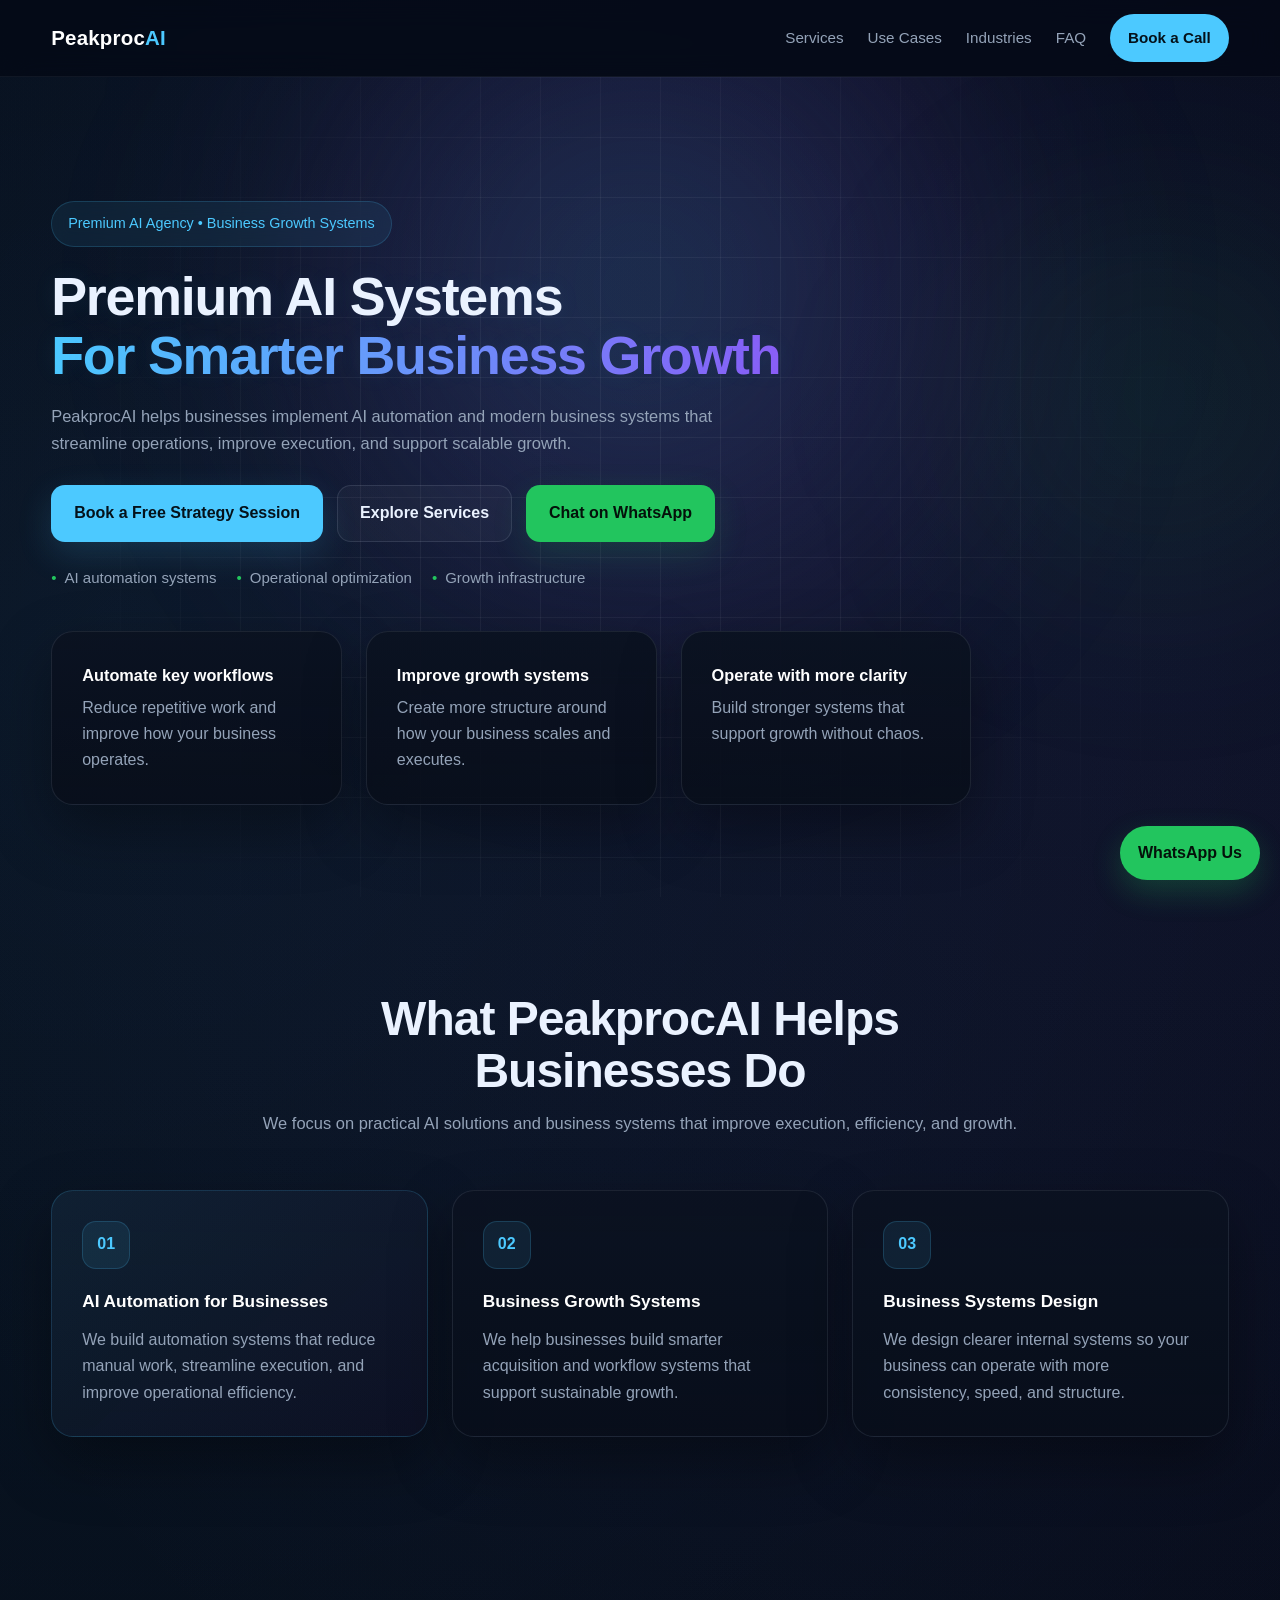
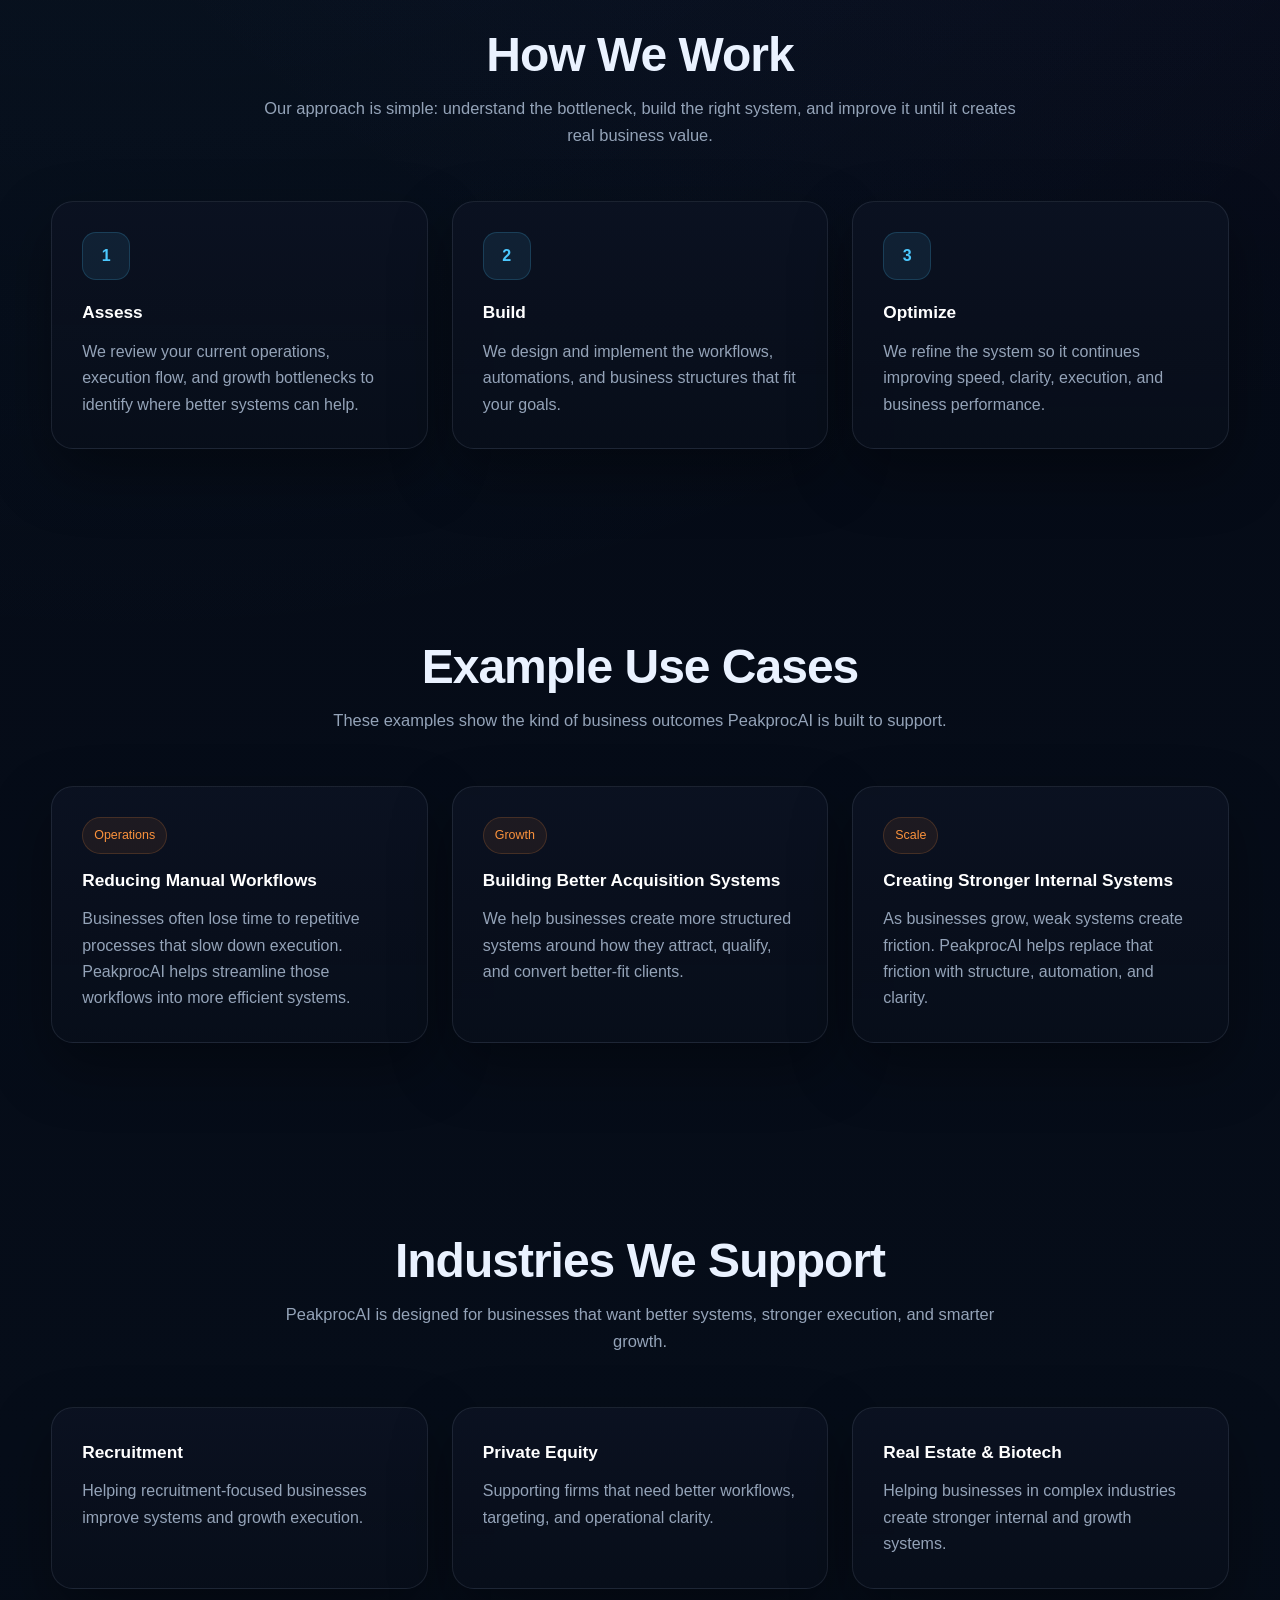
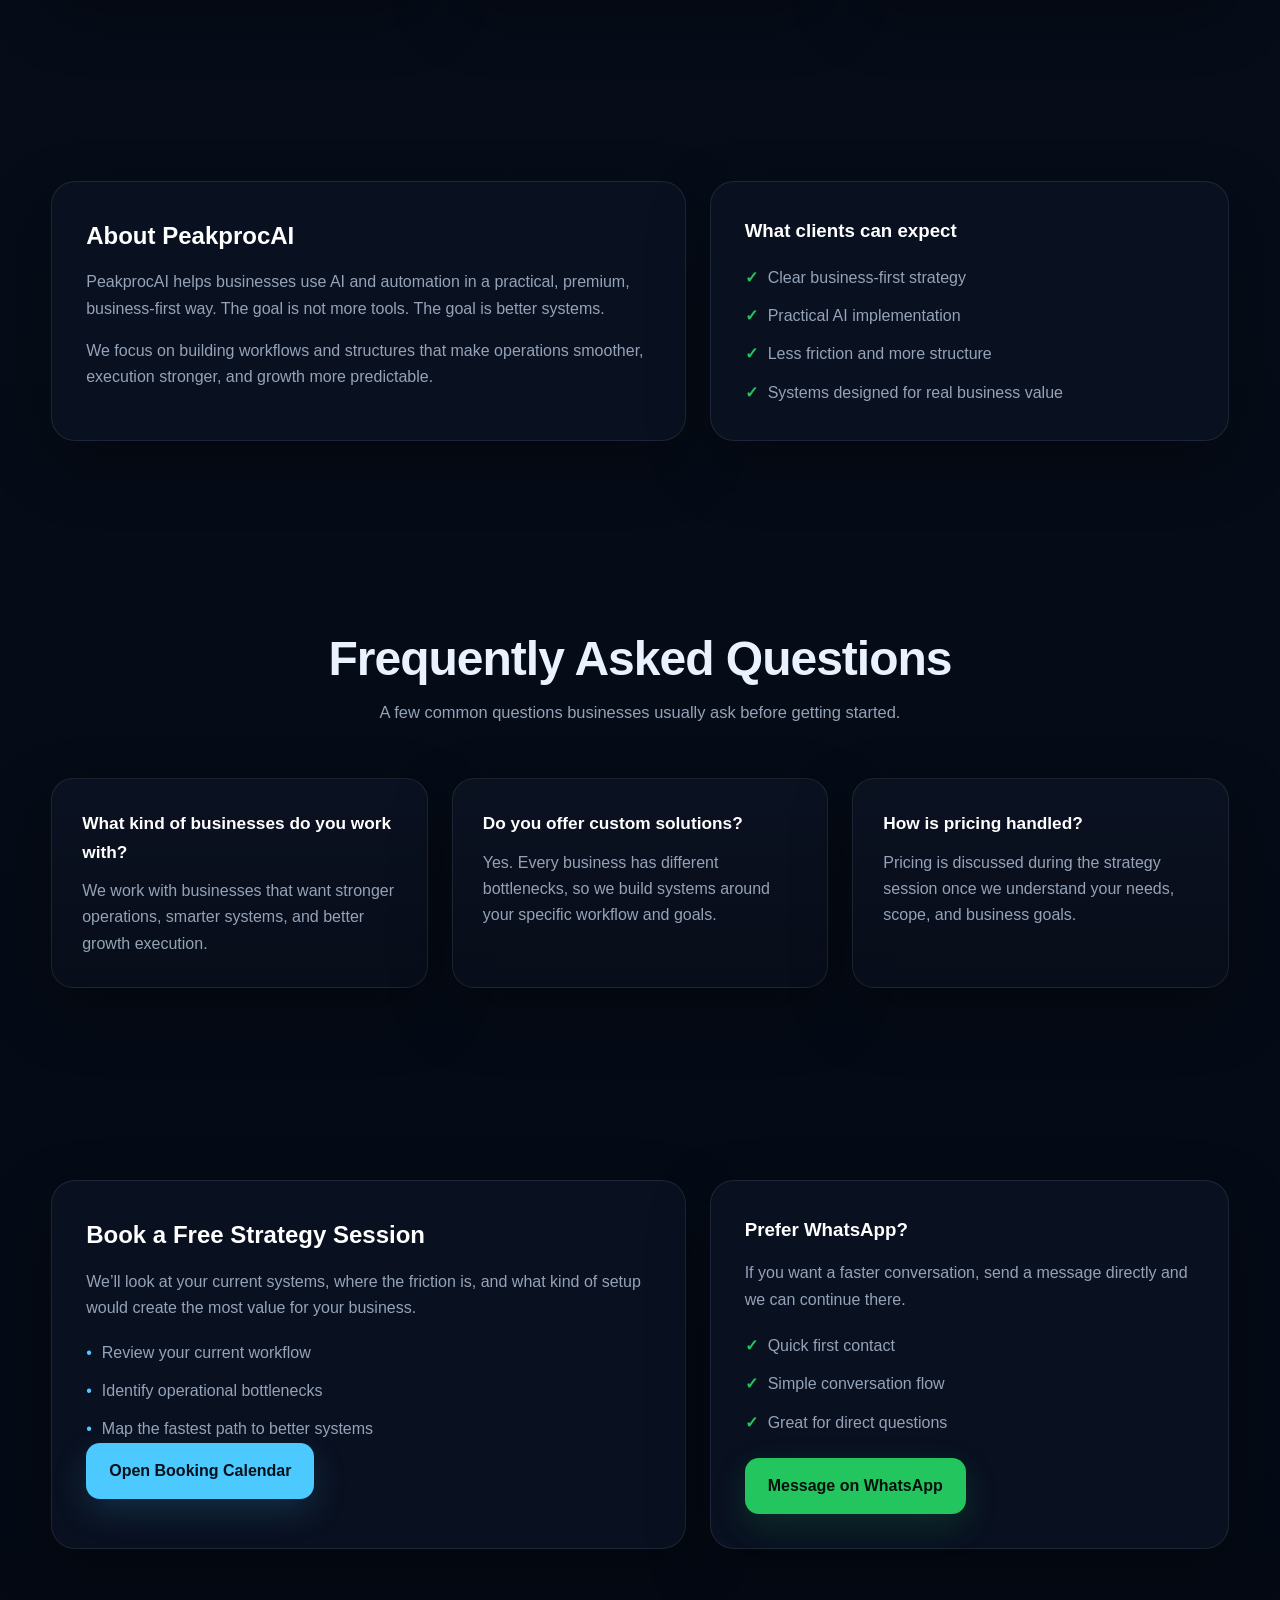
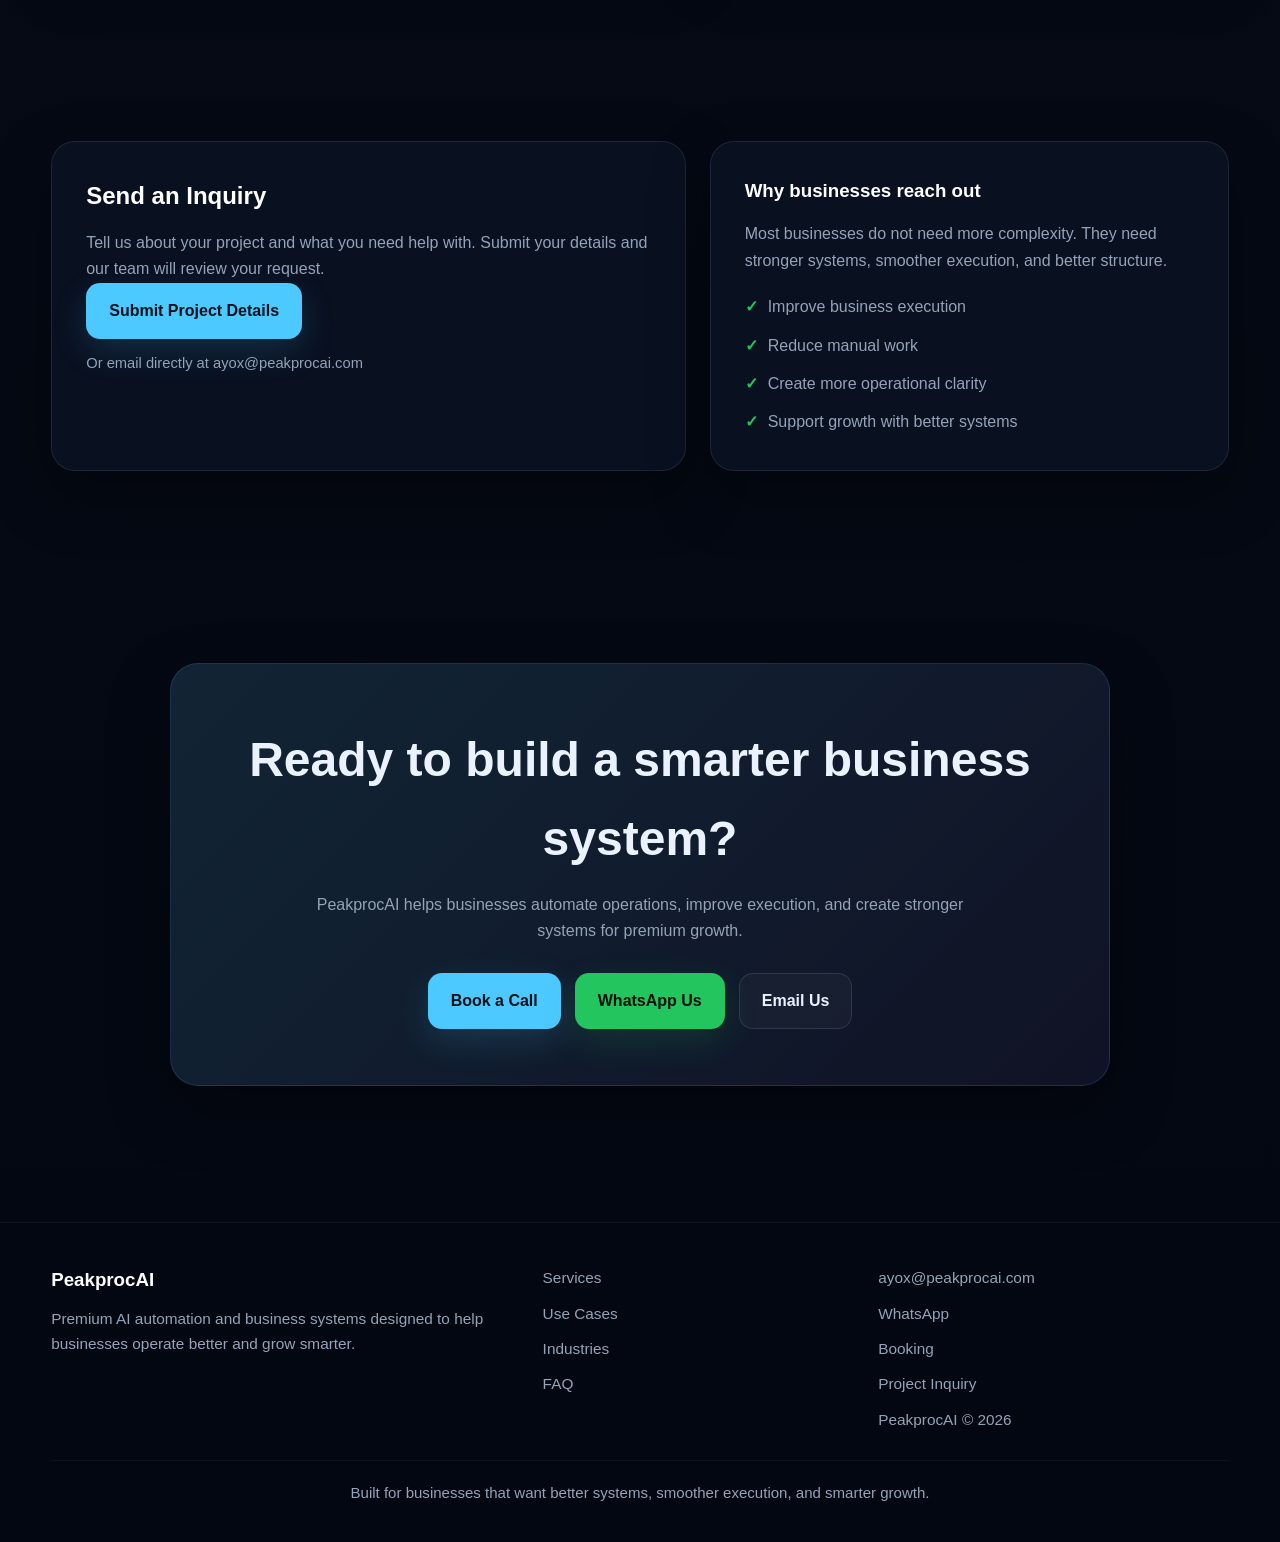
==== index.html @ ce3a2949 "Add files via upload" ====
<!DOCTYPE html>
<html lang="en">
<head>
  <meta charset="UTF-8" />
  <meta name="viewport" content="width=device-width, initial-scale=1.0" />
  <title>PeakprocAI | Premium AI Automation & Business Growth Systems</title>
  <meta
    name="description"
    content="PeakprocAI helps businesses implement premium AI automation and modern business systems that streamline operations, improve execution, and support scalable growth."
  />
  <style>
    :root {
      --bg: #040814;
      --panel: rgba(10, 18, 34, 0.78);
      --panel-strong: rgba(10, 18, 34, 0.92);
      --border: rgba(148, 163, 184, 0.14);
      --text: #eaf2ff;
      --muted: #94a3b8;
      --primary: #4cc9ff;
      --primary-dark: #10b8f5;
      --accent: #22c55e;
      --white: #ffffff;
      --shadow: 0 24px 60px rgba(0, 0, 0, 0.35);
      --radius: 22px;
      --max-width: 1180px;
    }

    * {
      box-sizing: border-box;
      margin: 0;
      padding: 0;
    }

    html {
      scroll-behavior: smooth;
    }

    body {
      font-family: Inter, Arial, Helvetica, sans-serif;
      color: var(--text);
      line-height: 1.65;
      background:
        radial-gradient(circle at 10% 10%, rgba(76, 201, 255, 0.08), transparent 28%),
        radial-gradient(circle at 90% 10%, rgba(139, 92, 246, 0.08), transparent 24%),
        linear-gradient(180deg, #040814 0%, #060d19 48%, #030711 100%);
      overflow-x: hidden;
    }

    a {
      color: inherit;
      text-decoration: none;
    }

    .container {
      width: min(92%, var(--max-width));
      margin: 0 auto;
    }

    .section {
      padding: 96px 0;
      position: relative;
      z-index: 2;
    }

    .section-head {
      max-width: 760px;
      margin: 0 auto 52px;
      text-align: center;
    }

    .section-head h2 {
      font-size: clamp(2rem, 4vw, 3rem);
      line-height: 1.08;
      letter-spacing: -1px;
      margin-bottom: 14px;
    }

    .section-head p {
      color: var(--muted);
      font-size: 1.03rem;
    }

    .tag {
      display: inline-flex;
      align-items: center;
      gap: 10px;
      padding: 10px 16px;
      border-radius: 999px;
      color: var(--primary);
      background: rgba(76, 201, 255, 0.08);
      border: 1px solid rgba(76, 201, 255, 0.18);
      font-size: 0.9rem;
      margin-bottom: 20px;
      backdrop-filter: blur(10px);
    }

    .gradient-text {
      background: linear-gradient(90deg, #4cc9ff, #8b5cf6, #22c55e);
      background-size: 200% auto;
      -webkit-background-clip: text;
      -webkit-text-fill-color: transparent;
      animation: gradientShift 8s linear infinite;
    }

    @keyframes gradientShift {
      0% { background-position: 0% center; }
      100% { background-position: 200% center; }
    }

    header {
      position: sticky;
      top: 0;
      z-index: 50;
      backdrop-filter: blur(14px);
      background: rgba(4, 8, 20, 0.68);
      border-bottom: 1px solid rgba(148, 163, 184, 0.08);
    }

    nav {
      min-height: 76px;
      display: flex;
      align-items: center;
      justify-content: space-between;
    }

    .logo {
      font-size: 1.28rem;
      font-weight: 800;
      letter-spacing: 0.2px;
      color: var(--white);
    }

    .logo span {
      color: var(--primary);
    }

    .nav-links {
      display: flex;
      align-items: center;
      gap: 24px;
    }

    .nav-links a {
      color: var(--muted);
      font-size: 0.95rem;
      transition: 0.25s ease;
    }

    .nav-links a:hover {
      color: var(--white);
    }

    .nav-cta {
      padding: 11px 18px;
      border-radius: 999px;
      background: var(--primary);
      color: #04111a !important;
      font-weight: 700;
    }

    .nav-cta:hover {
      background: var(--primary-dark);
    }

    .hero {
      position: relative;
      overflow: hidden;
      padding: 124px 0 92px;
      z-index: 1;
    }

    .hero-grid {
      position: absolute;
      inset: 0;
      background-image:
        linear-gradient(rgba(255,255,255,0.05) 1px, transparent 1px),
        linear-gradient(90deg, rgba(255,255,255,0.05) 1px, transparent 1px);
      background-size: 60px 60px;
      mask-image: radial-gradient(circle at center, black 40%, transparent 80%);
      -webkit-mask-image: radial-gradient(circle at center, black 40%, transparent 80%);
      animation: gridMove 25s linear infinite;
      pointer-events: none;
      z-index: 0;
    }

    @keyframes gridMove {
      0% { transform: translateY(0); }
      100% { transform: translateY(60px); }
    }

    .hero::before,
    .hero::after {
      content: "";
      position: absolute;
      pointer-events: none;
      filter: blur(110px);
      z-index: 0;
    }

    .hero::before {
      top: -240px;
      left: 50%;
      transform: translateX(-50%);
      width: 900px;
      height: 900px;
      background: radial-gradient(circle, rgba(76, 201, 255, 0.22) 0%, rgba(139, 92, 246, 0.14) 35%, transparent 68%);
      animation: heroGlowOne 12s ease-in-out infinite alternate;
    }

    .hero::after {
      top: 80px;
      right: -120px;
      width: 480px;
      height: 480px;
      background: radial-gradient(circle, rgba(34, 197, 94, 0.16) 0%, transparent 68%);
      animation: heroGlowTwo 10s ease-in-out infinite alternate;
    }

    @keyframes heroGlowOne {
      0% {
        transform: translateX(-50%) scale(1);
        opacity: 0.55;
      }
      100% {
        transform: translateX(-50%) scale(1.18);
        opacity: 0.92;
      }
    }

    @keyframes heroGlowTwo {
      0% {
        transform: translateY(0) scale(1);
        opacity: 0.4;
      }
      100% {
        transform: translateY(20px) scale(1.15);
        opacity: 0.75;
      }
    }

    .hero-inner {
      position: relative;
      z-index: 2;
      max-width: 920px;
    }

    .hero h1 {
      font-size: clamp(2.4rem, 4.2vw, 3.7rem);
      line-height: 1.1;
      letter-spacing: -1.2px;
      margin-bottom: 18px;
      max-width: 760px;
      text-shadow: 0 0 24px rgba(76, 201, 255, 0.08);
    }

    .hero p {
      max-width: 690px;
      color: var(--muted);
      font-size: 1.03rem;
      margin-bottom: 28px;
    }

    .hero-actions {
      display: flex;
      flex-wrap: wrap;
      gap: 14px;
      margin-bottom: 24px;
    }

    .btn {
      display: inline-flex;
      align-items: center;
      justify-content: center;
      padding: 14px 22px;
      border-radius: 14px;
      border: 1px solid transparent;
      font-weight: 700;
      transition: all 0.25s ease;
      cursor: pointer;
    }

    .btn:hover {
      transform: translateY(-2px);
      box-shadow: 0 10px 28px rgba(0, 0, 0, 0.28);
    }

    .btn-primary {
      background: var(--primary);
      color: #04111a;
      box-shadow: 0 12px 35px rgba(76, 201, 255, 0.16);
    }

    .btn-primary:hover {
      background: var(--primary-dark);
    }

    .btn-secondary {
      background: rgba(255,255,255,0.03);
      color: var(--text);
      border-color: rgba(148, 163, 184, 0.18);
    }

    .btn-secondary:hover {
      border-color: rgba(76, 201, 255, 0.38);
    }

    .btn-whatsapp {
      background: #22c55e;
      color: #04110a;
      box-shadow: 0 12px 35px rgba(34, 197, 94, 0.16);
    }

    .btn-whatsapp:hover {
      background: #16a34a;
    }

    .hero-proof {
      display: flex;
      flex-wrap: wrap;
      gap: 14px 20px;
      color: var(--muted);
      font-size: 0.94rem;
      margin-bottom: 40px;
    }

    .hero-proof span::before {
      content: "•";
      color: var(--accent);
      margin-right: 8px;
    }

    .trust-strip,
    .cards-3,
    .process-grid,
    .case-grid,
    .faq-grid,
    .industries-grid {
      display: grid;
      grid-template-columns: repeat(3, 1fr);
      gap: 24px;
    }

    .trust-item,
    .card,
    .step,
    .case-card,
    .faq-item,
    .industry-card {
      background: linear-gradient(180deg, rgba(11, 18, 33, 0.96), rgba(8, 14, 26, 0.9));
      border: 1px solid var(--border);
      border-radius: var(--radius);
      padding: 30px;
      box-shadow: var(--shadow);
      transition: transform 0.25s ease, border-color 0.25s ease;
    }

    .trust-item:hover,
    .card:hover,
    .step:hover,
    .case-card:hover,
    .faq-item:hover,
    .industry-card:hover {
      transform: translateY(-5px);
      border-color: rgba(76, 201, 255, 0.22);
    }

    .trust-item strong {
      display: block;
      color: var(--white);
      margin-bottom: 6px;
      font-size: 1.02rem;
    }

    .trust-item span,
    .card p,
    .step p,
    .case-card p,
    .faq-item p,
    .industry-card p {
      color: var(--muted);
    }

    .card.highlight {
      background:
        linear-gradient(135deg, rgba(76, 201, 255, 0.08), rgba(139, 92, 246, 0.04)),
        linear-gradient(180deg, rgba(11, 18, 33, 0.96), rgba(8, 14, 26, 0.9));
      border-color: rgba(76, 201, 255, 0.18);
    }

    .card-icon,
    .step-number {
      width: 48px;
      height: 48px;
      border-radius: 14px;
      display: inline-flex;
      align-items: center;
      justify-content: center;
      font-weight: 800;
      color: var(--primary);
      background: rgba(76, 201, 255, 0.09);
      border: 1px solid rgba(76, 201, 255, 0.18);
      margin-bottom: 18px;
    }

    .card h3,
    .step h3,
    .case-card h3,
    .faq-item h3,
    .industry-card h3 {
      color: var(--white);
      font-size: 1.08rem;
      margin-bottom: 12px;
    }

    .case-badge {
      display: inline-block;
      margin-bottom: 12px;
      padding: 7px 11px;
      border-radius: 999px;
      font-size: 0.78rem;
      color: #fb923c;
      border: 1px solid rgba(251, 146, 60, 0.18);
      background: rgba(251, 146, 60, 0.08);
    }

    .split {
      display: grid;
      grid-template-columns: 1.1fr 0.9fr;
      gap: 24px;
      align-items: stretch;
    }

    .panel {
      background: var(--panel-strong);
      border: 1px solid var(--border);
      border-radius: 24px;
      padding: 34px;
      box-shadow: var(--shadow);
    }

    .panel h2,
    .panel h3 {
      color: var(--white);
      margin-bottom: 14px;
    }

    .panel p,
    .panel li {
      color: var(--muted);
    }

    .checklist,
    .booking-bullets {
      list-style: none;
      display: grid;
      gap: 12px;
      margin-top: 18px;
    }

    .checklist li::before {
      content: "✓";
      color: var(--accent);
      font-weight: 700;
      margin-right: 10px;
    }

    .booking-bullets li::before {
      content: "•";
      color: var(--primary);
      margin-right: 10px;
    }

    .contact-note {
      font-size: 0.92rem;
      color: var(--muted);
      margin-top: 12px;
    }

    .final-cta-box {
      max-width: 940px;
      margin: 0 auto;
      text-align: center;
      padding: 56px 28px;
      border-radius: 28px;
      border: 1px solid rgba(76, 201, 255, 0.14);
      background:
        linear-gradient(135deg, rgba(76, 201, 255, 0.12), rgba(139, 92, 246, 0.06)),
        rgba(10, 16, 27, 0.92);
      box-shadow: var(--shadow);
    }

    .final-cta-box h2 {
      font-size: clamp(2rem, 4vw, 3rem);
      margin-bottom: 14px;
    }

    .final-cta-box p {
      color: var(--muted);
      max-width: 690px;
      margin: 0 auto 28px;
    }

    .final-cta-actions {
      display: flex;
      justify-content: center;
      flex-wrap: wrap;
      gap: 14px;
    }

    footer {
      margin-top: 40px;
      border-top: 1px solid rgba(148, 163, 184, 0.08);
    }

    .footer-grid {
      display: grid;
      grid-template-columns: 1.2fr 0.8fr 0.9fr;
      gap: 24px;
      padding: 42px 0 28px;
    }

    .footer-brand h3 {
      color: var(--white);
      margin-bottom: 10px;
    }

    .footer-brand p,
    .footer-links a,
    .footer-contact a,
    .footer-contact p {
      color: var(--muted);
      font-size: 0.96rem;
    }

    .footer-links,
    .footer-contact {
      display: grid;
      gap: 10px;
      align-content: start;
    }

    .footer-bottom {
      text-align: center;
      color: var(--muted);
      padding: 20px 0 36px;
      border-top: 1px solid rgba(148, 163, 184, 0.06);
      font-size: 0.94rem;
    }

    .whatsapp-float {
      position: fixed;
      right: 20px;
      bottom: 20px;
      background: #22c55e;
      color: #04110a;
      padding: 14px 18px;
      border-radius: 999px;
      font-weight: 700;
      box-shadow: 0 12px 30px rgba(34, 197, 94, 0.24);
      z-index: 1001;
    }

    .whatsapp-float:hover {
      background: #16a34a;
    }

    @media (max-width: 980px) {
      .trust-strip,
      .cards-3,
      .process-grid,
      .case-grid,
      .faq-grid,
      .industries-grid,
      .split,
      .footer-grid {
        grid-template-columns: 1fr;
      }

      .hero {
        padding-top: 102px;
      }
    }

    @media (max-width: 760px) {
      .nav-links {
        display: none;
      }

      .section {
        padding: 74px 0;
      }

      .trust-item,
      .card,
      .step,
      .case-card,
      .faq-item,
      .industry-card,
      .panel {
        padding: 24px;
      }

      .whatsapp-float {
        right: 14px;
        bottom: 14px;
        padding: 12px 16px;
      }
    }
  </style>
</head>
<body>
  <a class="whatsapp-float" href="https://wa.me/18034774825" target="_blank" rel="noopener noreferrer">WhatsApp Us</a>

  <header>
    <div class="container">
      <nav>
        <a href="#" class="logo">Peakproc<span>AI</span></a>
        <div class="nav-links">
          <a href="#services">Services</a>
          <a href="#case-study">Use Cases</a>
          <a href="#industries">Industries</a>
          <a href="#faq">FAQ</a>
          <a href="#contact" class="nav-cta">Book a Call</a>
        </div>
      </nav>
    </div>
  </header>

  <section class="hero">
    <div class="hero-grid"></div>
    <div class="container">
      <div class="hero-inner">
        <div class="tag">Premium AI Agency • Business Growth Systems</div>

        <h1>
          Premium AI Systems<br>
          <span class="gradient-text">For Smarter Business Growth</span>
        </h1>

        <p>
          PeakprocAI helps businesses implement AI automation and modern
          business systems that streamline operations, improve execution,
          and support scalable growth.
        </p>

        <div class="hero-actions">
          <a href="https://cal.com/peakprocai/intro-30-min-with-ayox-from-peakproc?overlayCalendar=true" target="_blank" rel="noopener noreferrer" class="btn btn-primary">Book a Free Strategy Session</a>
          <a href="#services" class="btn btn-secondary">Explore Services</a>
          <a href="https://wa.me/18034774825" target="_blank" rel="noopener noreferrer" class="btn btn-whatsapp">Chat on WhatsApp</a>
        </div>

        <div class="hero-proof">
          <span>AI automation systems</span>
          <span>Operational optimization</span>
          <span>Growth infrastructure</span>
        </div>

        <div class="trust-strip">
          <div class="trust-item">
            <strong>Automate key workflows</strong>
            <span>Reduce repetitive work and improve how your business operates.</span>
          </div>
          <div class="trust-item">
            <strong>Improve growth systems</strong>
            <span>Create more structure around how your business scales and executes.</span>
          </div>
          <div class="trust-item">
            <strong>Operate with more clarity</strong>
            <span>Build stronger systems that support growth without chaos.</span>
          </div>
        </div>
      </div>
    </div>
  </section>

  <section id="services" class="section">
    <div class="container">
      <div class="section-head">
        <h2>What PeakprocAI Helps Businesses Do</h2>
        <p>
          We focus on practical AI solutions and business systems that improve
          execution, efficiency, and growth.
        </p>
      </div>

      <div class="cards-3">
        <div class="card highlight">
          <div class="card-icon">01</div>
          <h3>AI Automation for Businesses</h3>
          <p>
            We build automation systems that reduce manual work, streamline
            execution, and improve operational efficiency.
          </p>
        </div>

        <div class="card">
          <div class="card-icon">02</div>
          <h3>Business Growth Systems</h3>
          <p>
            We help businesses build smarter acquisition and workflow systems
            that support sustainable growth.
          </p>
        </div>

        <div class="card">
          <div class="card-icon">03</div>
          <h3>Business Systems Design</h3>
          <p>
            We design clearer internal systems so your business can operate
            with more consistency, speed, and structure.
          </p>
        </div>
      </div>
    </div>
  </section>

  <section class="section">
    <div class="container">
      <div class="section-head">
        <h2>How We Work</h2>
        <p>
          Our approach is simple: understand the bottleneck, build the right
          system, and improve it until it creates real business value.
        </p>
      </div>

      <div class="process-grid">
        <div class="step">
          <div class="step-number">1</div>
          <h3>Assess</h3>
          <p>
            We review your current operations, execution flow, and growth
            bottlenecks to identify where better systems can help.
          </p>
        </div>

        <div class="step">
          <div class="step-number">2</div>
          <h3>Build</h3>
          <p>
            We design and implement the workflows, automations, and business
            structures that fit your goals.
          </p>
        </div>

        <div class="step">
          <div class="step-number">3</div>
          <h3>Optimize</h3>
          <p>
            We refine the system so it continues improving speed, clarity,
            execution, and business performance.
          </p>
        </div>
      </div>
    </div>
  </section>

  <section id="case-study" class="section">
    <div class="container">
      <div class="section-head">
        <h2>Example Use Cases</h2>
        <p>
          These examples show the kind of business outcomes PeakprocAI is built to support.
        </p>
      </div>

      <div class="case-grid">
        <div class="case-card">
          <span class="case-badge">Operations</span>
          <h3>Reducing Manual Workflows</h3>
          <p>
            Businesses often lose time to repetitive processes that slow down
            execution. PeakprocAI helps streamline those workflows into
            more efficient systems.
          </p>
        </div>

        <div class="case-card">
          <span class="case-badge">Growth</span>
          <h3>Building Better Acquisition Systems</h3>
          <p>
            We help businesses create more structured systems around how they
            attract, qualify, and convert better-fit clients.
          </p>
        </div>

        <div class="case-card">
          <span class="case-badge">Scale</span>
          <h3>Creating Stronger Internal Systems</h3>
          <p>
            As businesses grow, weak systems create friction. PeakprocAI helps
            replace that friction with structure, automation, and clarity.
          </p>
        </div>
      </div>
    </div>
  </section>

  <section id="industries" class="section">
    <div class="container">
      <div class="section-head">
        <h2>Industries We Support</h2>
        <p>
          PeakprocAI is designed for businesses that want better systems,
          stronger execution, and smarter growth.
        </p>
      </div>

      <div class="industries-grid">
        <div class="industry-card">
          <h3>Recruitment</h3>
          <p>Helping recruitment-focused businesses improve systems and growth execution.</p>
        </div>
        <div class="industry-card">
          <h3>Private Equity</h3>
          <p>Supporting firms that need better workflows, targeting, and operational clarity.</p>
        </div>
        <div class="industry-card">
          <h3>Real Estate & Biotech</h3>
          <p>Helping businesses in complex industries create stronger internal and growth systems.</p>
        </div>
      </div>
    </div>
  </section>

  <section class="section">
    <div class="container">
      <div class="split">
        <div class="panel">
          <h2>About PeakprocAI</h2>
          <p>
            PeakprocAI helps businesses use AI and automation in a practical,
            premium, business-first way. The goal is not more tools. The goal
            is better systems.
          </p>
          <p style="margin-top:16px;">
            We focus on building workflows and structures that make operations
            smoother, execution stronger, and growth more predictable.
          </p>
        </div>

        <div class="panel">
          <h3>What clients can expect</h3>
          <ul class="checklist">
            <li>Clear business-first strategy</li>
            <li>Practical AI implementation</li>
            <li>Less friction and more structure</li>
            <li>Systems designed for real business value</li>
          </ul>
        </div>
      </div>
    </div>
  </section>

  <section id="faq" class="section">
    <div class="container">
      <div class="section-head">
        <h2>Frequently Asked Questions</h2>
        <p>
          A few common questions businesses usually ask before getting started.
        </p>
      </div>

      <div class="faq-grid">
        <div class="faq-item">
          <h3>What kind of businesses do you work with?</h3>
          <p>
            We work with businesses that want stronger operations, smarter systems,
            and better growth execution.
          </p>
        </div>

        <div class="faq-item">
          <h3>Do you offer custom solutions?</h3>
          <p>
            Yes. Every business has different bottlenecks, so we build systems
            around your specific workflow and goals.
          </p>
        </div>

        <div class="faq-item">
          <h3>How is pricing handled?</h3>
          <p>
            Pricing is discussed during the strategy session once we understand your
            needs, scope, and business goals.
          </p>
        </div>
      </div>
    </div>
  </section>

  <section class="section">
    <div class="container">
      <div class="split">
        <div class="panel">
          <h2>Book a Free Strategy Session</h2>
          <p>
            We’ll look at your current systems, where the friction is, and what
            kind of setup would create the most value for your business.
          </p>

          <ul class="booking-bullets">
            <li>Review your current workflow</li>
            <li>Identify operational bottlenecks</li>
            <li>Map the fastest path to better systems</li>
          </ul>

          <a href="https://cal.com/peakprocai/intro-30-min-with-ayox-from-peakproc?overlayCalendar=true" target="_blank" rel="noopener noreferrer" class="btn btn-primary">Open Booking Calendar</a>
        </div>

        <div class="panel">
          <h3>Prefer WhatsApp?</h3>
          <p>
            If you want a faster conversation, send a message directly and we
            can continue there.
          </p>

          <ul class="checklist" style="margin-top:20px;">
            <li>Quick first contact</li>
            <li>Simple conversation flow</li>
            <li>Great for direct questions</li>
          </ul>

          <div style="margin-top:22px;">
            <a href="https://wa.me/18034774825" target="_blank" rel="noopener noreferrer" class="btn btn-whatsapp">Message on WhatsApp</a>
          </div>
        </div>
      </div>
    </div>
  </section>

  <section id="contact" class="section">
    <div class="container">
      <div class="split">
        <div class="panel">
          <h2>Send an Inquiry</h2>
          <p>
            Tell us about your project and what you need help with.
            Submit your details and our team will review your request.
          </p>

          <a href="https://forms.clickup.com/90121415048/f/2kxufac8-672/OIQBMJESZ2W4WCJJW9" target="_blank" rel="noopener noreferrer" class="btn btn-primary">
            Submit Project Details
          </a>

          <p class="contact-note">
            Or email directly at <a href="mailto:ayox@peakprocai.com">ayox@peakprocai.com</a>
          </p>
        </div>

        <div class="panel">
          <h3>Why businesses reach out</h3>
          <p>
            Most businesses do not need more complexity. They need stronger
            systems, smoother execution, and better structure.
          </p>

          <ul class="checklist" style="margin-top:20px;">
            <li>Improve business execution</li>
            <li>Reduce manual work</li>
            <li>Create more operational clarity</li>
            <li>Support growth with better systems</li>
          </ul>
        </div>
      </div>
    </div>
  </section>

  <section class="section">
    <div class="container">
      <div class="final-cta-box">
        <h2>Ready to build a smarter business system?</h2>
        <p>
          PeakprocAI helps businesses automate operations, improve execution,
          and create stronger systems for premium growth.
        </p>
        <div class="final-cta-actions">
          <a href="https://cal.com/peakprocai/intro-30-min-with-ayox-from-peakproc?overlayCalendar=true" target="_blank" rel="noopener noreferrer" class="btn btn-primary">Book a Call</a>
          <a href="https://wa.me/18034774825" target="_blank" rel="noopener noreferrer" class="btn btn-whatsapp">WhatsApp Us</a>
          <a href="mailto:ayox@peakprocai.com" class="btn btn-secondary">Email Us</a>
        </div>
      </div>
    </div>
  </section>

  <footer>
    <div class="container footer-grid">
      <div class="footer-brand">
        <h3>PeakprocAI</h3>
        <p>
          Premium AI automation and business systems designed to help businesses
          operate better and grow smarter.
        </p>
      </div>

      <div class="footer-links">
        <a href="#services">Services</a>
        <a href="#case-study">Use Cases</a>
        <a href="#industries">Industries</a>
        <a href="#faq">FAQ</a>
      </div>

      <div class="footer-contact">
        <a href="mailto:ayox@peakprocai.com">ayox@peakprocai.com</a>
        <a href="https://wa.me/18034774825" target="_blank" rel="noopener noreferrer">WhatsApp</a>
        <a href="https://cal.com/peakprocai/intro-30-min-with-ayox-from-peakproc?overlayCalendar=true" target="_blank" rel="noopener noreferrer">Booking</a>
        <a href="https://forms.clickup.com/90121415048/f/2kxufac8-672/OIQBMJESZ2W4WCJJW9" target="_blank" rel="noopener noreferrer">Project Inquiry</a>
        <p>PeakprocAI © 2026</p>
      </div>
    </div>

    <div class="container footer-bottom">
      Built for businesses that want better systems, smoother execution, and smarter growth.
    </div>
  </footer>
</body>
</html>
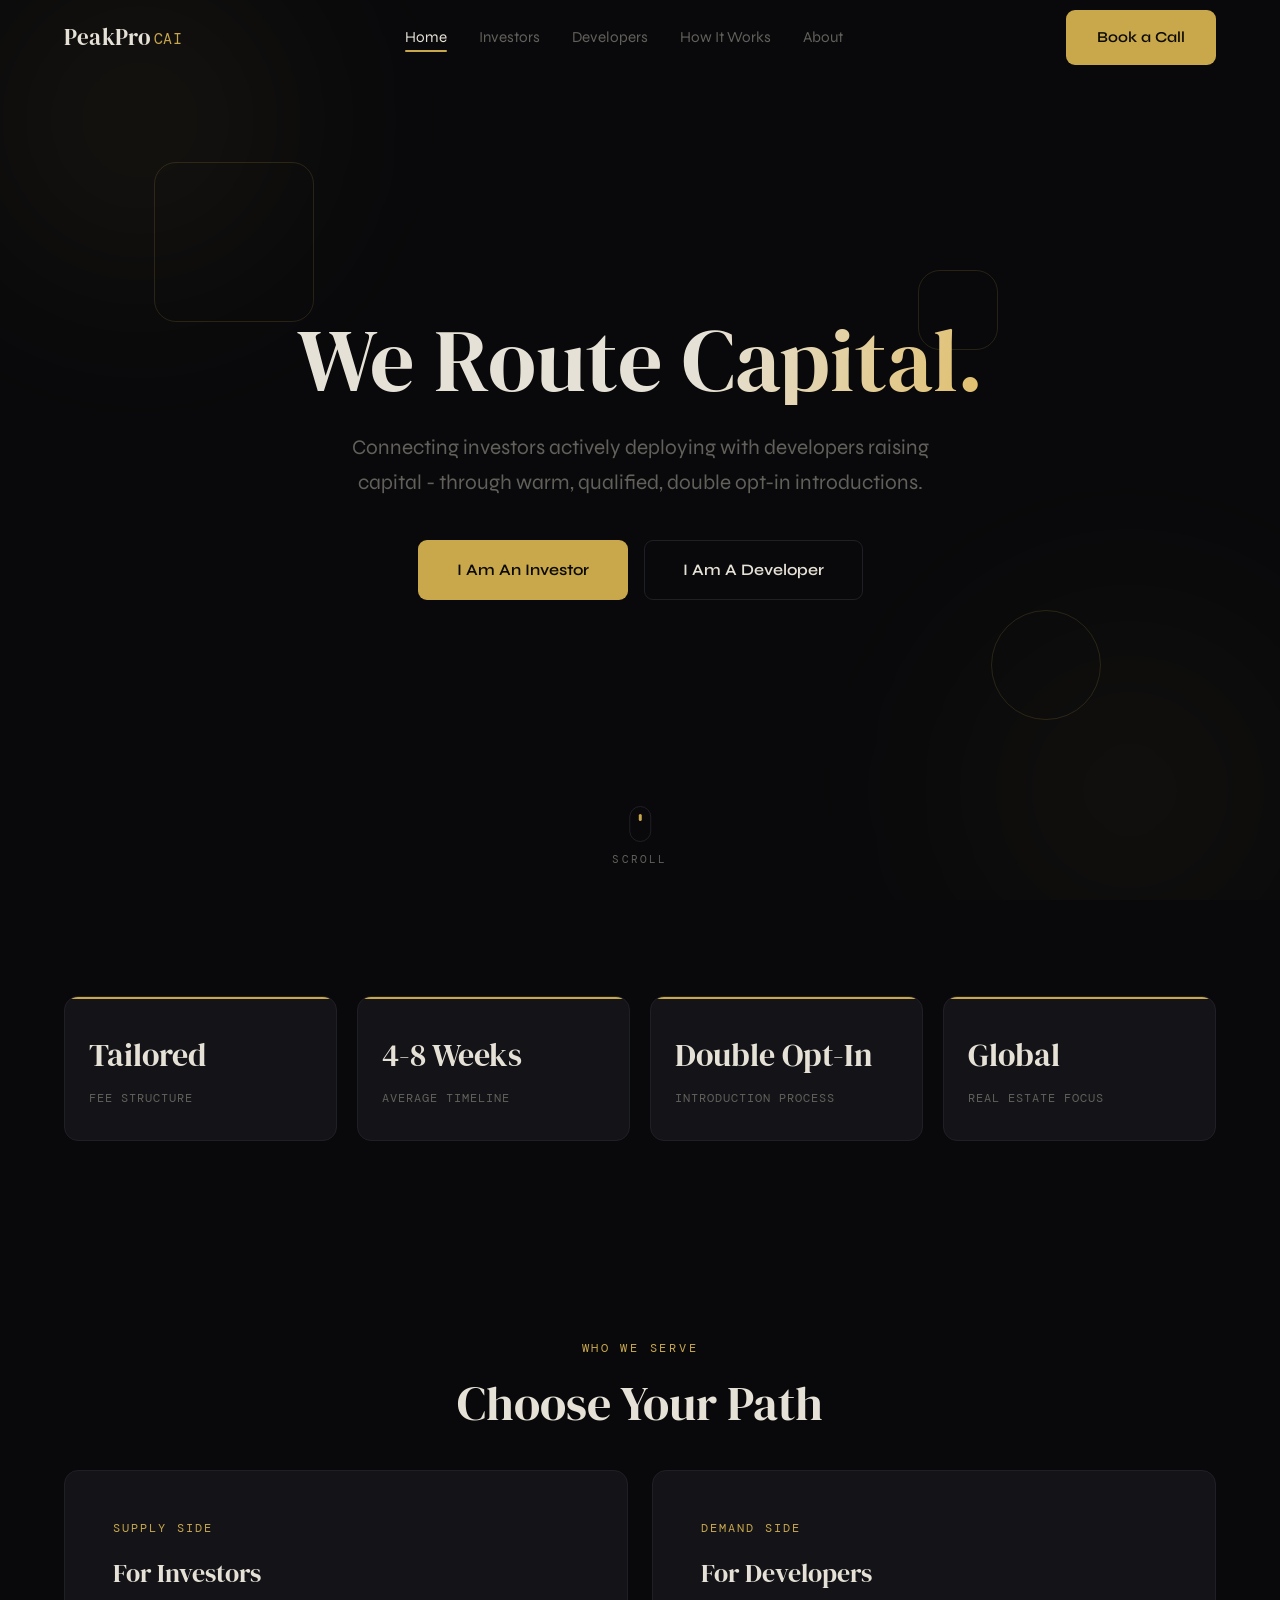
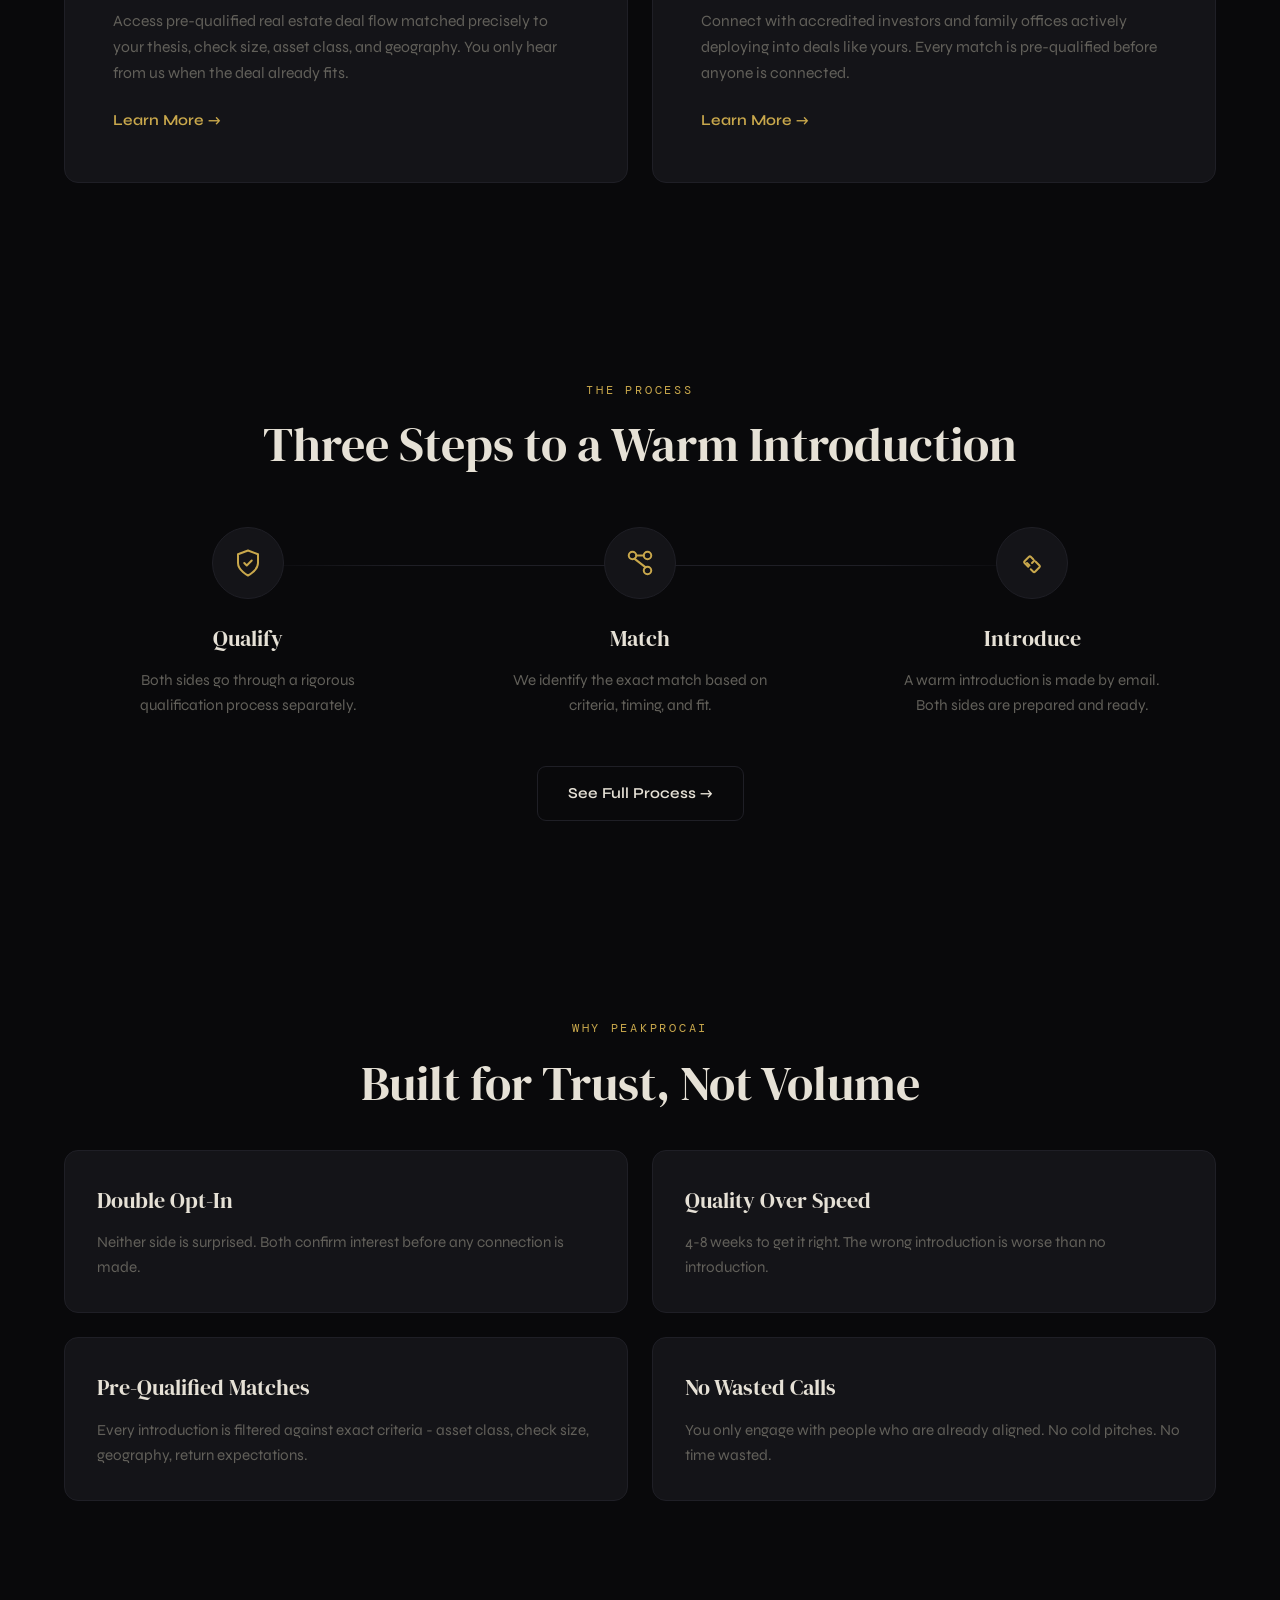
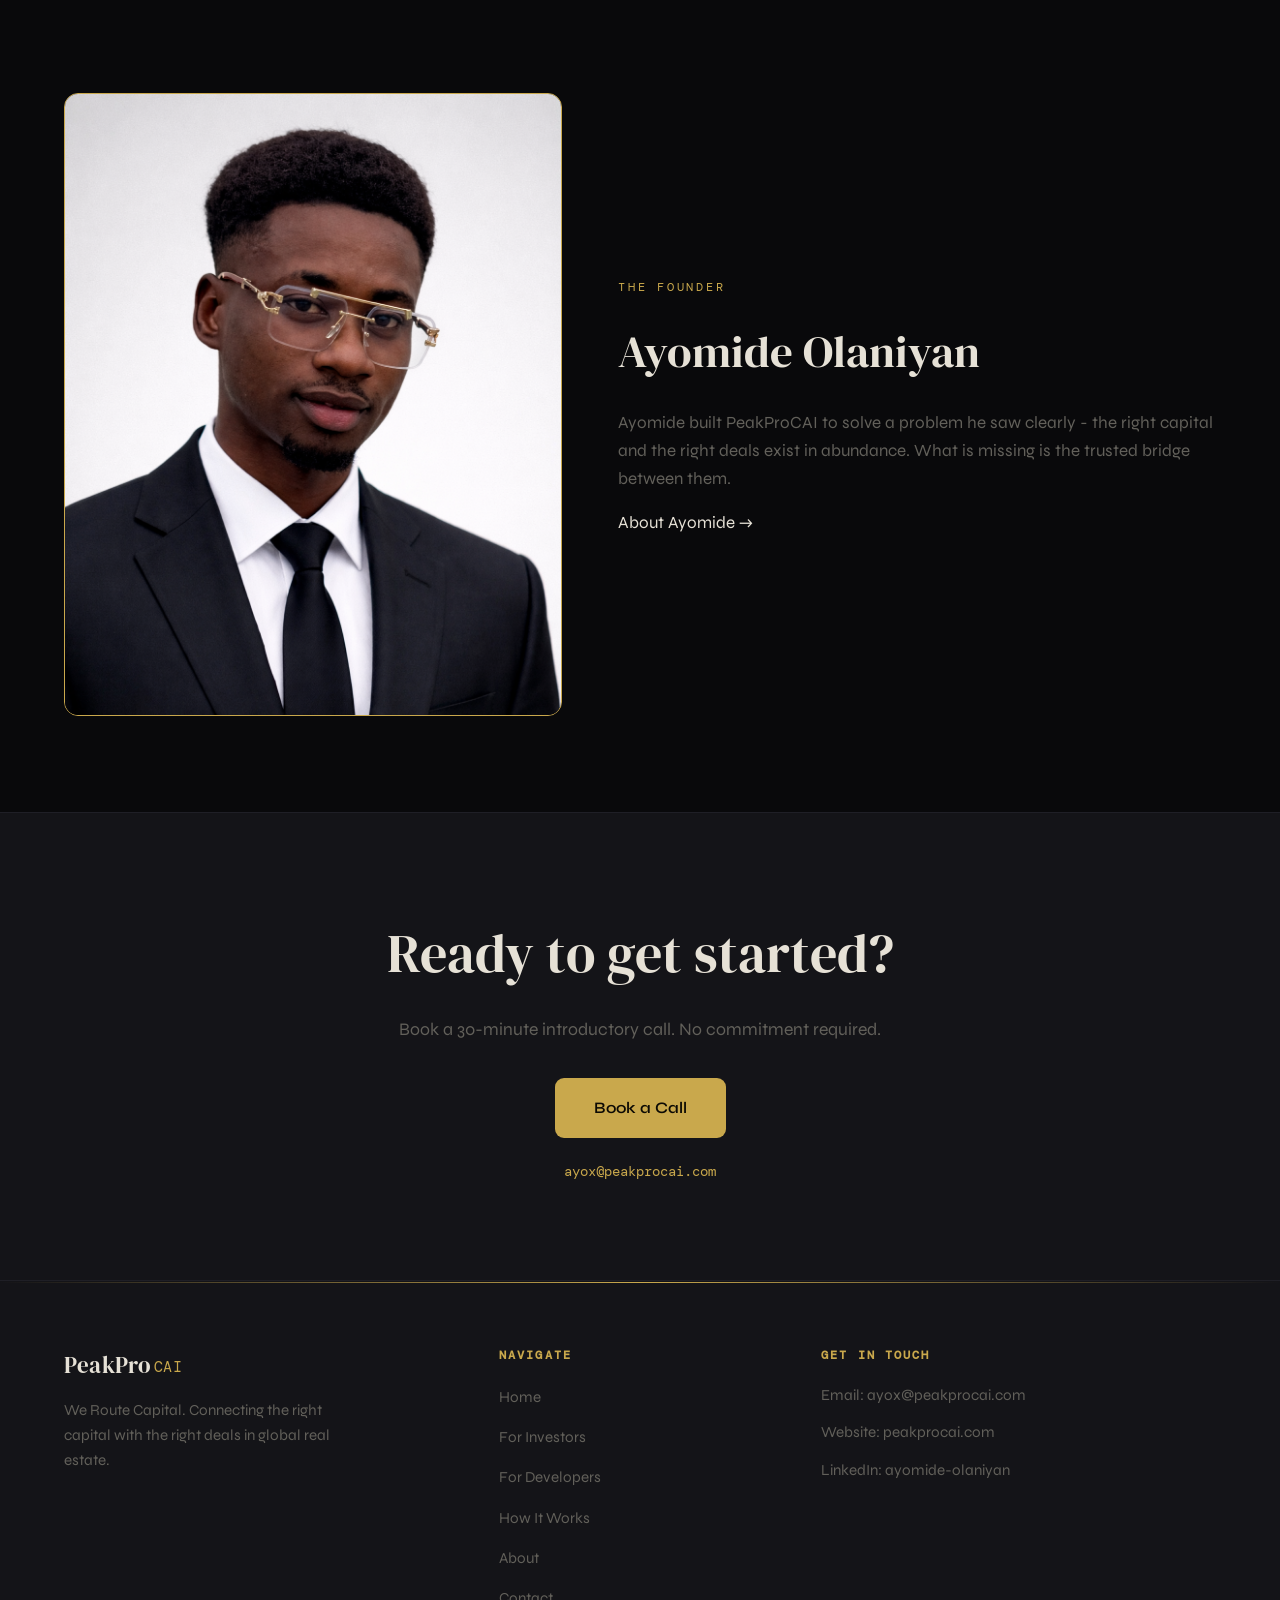
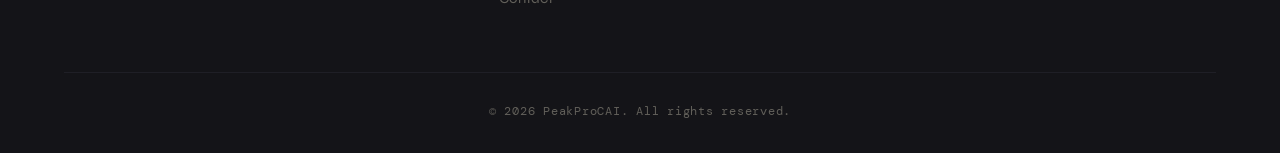
==== commit faadafe9: "Add files via upload" ====
--- a/index.html
+++ b/index.html
@@ -1,1017 +1,249 @@
-<!DOCTYPE html>
-<html lang="en">
-<head>
-  <meta charset="UTF-8" />
-  <meta name="viewport" content="width=device-width, initial-scale=1.0" />
-  <title>PeakprocAI | Premium AI Automation & Business Growth Systems</title>
-  <meta
-    name="description"
-    content="PeakprocAI helps businesses implement premium AI automation and modern business systems that streamline operations, improve execution, and support scalable growth."
-  />
-  <style>
-    :root {
-      --bg: #040814;
-      --panel: rgba(10, 18, 34, 0.78);
-      --panel-strong: rgba(10, 18, 34, 0.92);
-      --border: rgba(148, 163, 184, 0.14);
-      --text: #eaf2ff;
-      --muted: #94a3b8;
-      --primary: #4cc9ff;
-      --primary-dark: #10b8f5;
-      --accent: #22c55e;
-      --white: #ffffff;
-      --shadow: 0 24px 60px rgba(0, 0, 0, 0.35);
-      --radius: 22px;
-      --max-width: 1180px;
-    }
-
-    * {
-      box-sizing: border-box;
-      margin: 0;
-      padding: 0;
-    }
-
-    html {
-      scroll-behavior: smooth;
-    }
-
-    body {
-      font-family: Inter, Arial, Helvetica, sans-serif;
-      color: var(--text);
-      line-height: 1.65;
-      background:
-        radial-gradient(circle at 10% 10%, rgba(76, 201, 255, 0.08), transparent 28%),
-        radial-gradient(circle at 90% 10%, rgba(139, 92, 246, 0.08), transparent 24%),
-        linear-gradient(180deg, #040814 0%, #060d19 48%, #030711 100%);
-      overflow-x: hidden;
-    }
-
-    a {
-      color: inherit;
-      text-decoration: none;
-    }
-
-    .container {
-      width: min(92%, var(--max-width));
-      margin: 0 auto;
-    }
-
-    .section {
-      padding: 96px 0;
-      position: relative;
-      z-index: 2;
-    }
-
-    .section-head {
-      max-width: 760px;
-      margin: 0 auto 52px;
-      text-align: center;
-    }
-
-    .section-head h2 {
-      font-size: clamp(2rem, 4vw, 3rem);
-      line-height: 1.08;
-      letter-spacing: -1px;
-      margin-bottom: 14px;
-    }
-
-    .section-head p {
-      color: var(--muted);
-      font-size: 1.03rem;
-    }
-
-    .tag {
-      display: inline-flex;
-      align-items: center;
-      gap: 10px;
-      padding: 10px 16px;
-      border-radius: 999px;
-      color: var(--primary);
-      background: rgba(76, 201, 255, 0.08);
-      border: 1px solid rgba(76, 201, 255, 0.18);
-      font-size: 0.9rem;
-      margin-bottom: 20px;
-      backdrop-filter: blur(10px);
-    }
-
-    .gradient-text {
-      background: linear-gradient(90deg, #4cc9ff, #8b5cf6, #22c55e);
-      background-size: 200% auto;
-      -webkit-background-clip: text;
-      -webkit-text-fill-color: transparent;
-      animation: gradientShift 8s linear infinite;
-    }
-
-    @keyframes gradientShift {
-      0% { background-position: 0% center; }
-      100% { background-position: 200% center; }
-    }
-
-    header {
-      position: sticky;
-      top: 0;
-      z-index: 50;
-      backdrop-filter: blur(14px);
-      background: rgba(4, 8, 20, 0.68);
-      border-bottom: 1px solid rgba(148, 163, 184, 0.08);
-    }
-
-    nav {
-      min-height: 76px;
-      display: flex;
-      align-items: center;
-      justify-content: space-between;
-    }
-
-    .logo {
-      font-size: 1.28rem;
-      font-weight: 800;
-      letter-spacing: 0.2px;
-      color: var(--white);
-    }
-
-    .logo span {
-      color: var(--primary);
-    }
-
-    .nav-links {
-      display: flex;
-      align-items: center;
-      gap: 24px;
-    }
-
-    .nav-links a {
-      color: var(--muted);
-      font-size: 0.95rem;
-      transition: 0.25s ease;
-    }
-
-    .nav-links a:hover {
-      color: var(--white);
-    }
-
-    .nav-cta {
-      padding: 11px 18px;
-      border-radius: 999px;
-      background: var(--primary);
-      color: #04111a !important;
-      font-weight: 700;
-    }
-
-    .nav-cta:hover {
-      background: var(--primary-dark);
-    }
-
-    .hero {
-      position: relative;
-      overflow: hidden;
-      padding: 124px 0 92px;
-      z-index: 1;
-    }
-
-    .hero-grid {
-      position: absolute;
-      inset: 0;
-      background-image:
-        linear-gradient(rgba(255,255,255,0.05) 1px, transparent 1px),
-        linear-gradient(90deg, rgba(255,255,255,0.05) 1px, transparent 1px);
-      background-size: 60px 60px;
-      mask-image: radial-gradient(circle at center, black 40%, transparent 80%);
-      -webkit-mask-image: radial-gradient(circle at center, black 40%, transparent 80%);
-      animation: gridMove 25s linear infinite;
-      pointer-events: none;
-      z-index: 0;
-    }
-
-    @keyframes gridMove {
-      0% { transform: translateY(0); }
-      100% { transform: translateY(60px); }
-    }
-
-    .hero::before,
-    .hero::after {
-      content: "";
-      position: absolute;
-      pointer-events: none;
-      filter: blur(110px);
-      z-index: 0;
-    }
-
-    .hero::before {
-      top: -240px;
-      left: 50%;
-      transform: translateX(-50%);
-      width: 900px;
-      height: 900px;
-      background: radial-gradient(circle, rgba(76, 201, 255, 0.22) 0%, rgba(139, 92, 246, 0.14) 35%, transparent 68%);
-      animation: heroGlowOne 12s ease-in-out infinite alternate;
-    }
-
-    .hero::after {
-      top: 80px;
-      right: -120px;
-      width: 480px;
-      height: 480px;
-      background: radial-gradient(circle, rgba(34, 197, 94, 0.16) 0%, transparent 68%);
-      animation: heroGlowTwo 10s ease-in-out infinite alternate;
-    }
-
-    @keyframes heroGlowOne {
-      0% {
-        transform: translateX(-50%) scale(1);
-        opacity: 0.55;
-      }
-      100% {
-        transform: translateX(-50%) scale(1.18);
-        opacity: 0.92;
-      }
-    }
-
-    @keyframes heroGlowTwo {
-      0% {
-        transform: translateY(0) scale(1);
-        opacity: 0.4;
-      }
-      100% {
-        transform: translateY(20px) scale(1.15);
-        opacity: 0.75;
-      }
-    }
-
-    .hero-inner {
-      position: relative;
-      z-index: 2;
-      max-width: 920px;
-    }
-
-    .hero h1 {
-      font-size: clamp(2.4rem, 4.2vw, 3.7rem);
-      line-height: 1.1;
-      letter-spacing: -1.2px;
-      margin-bottom: 18px;
-      max-width: 760px;
-      text-shadow: 0 0 24px rgba(76, 201, 255, 0.08);
-    }
-
-    .hero p {
-      max-width: 690px;
-      color: var(--muted);
-      font-size: 1.03rem;
-      margin-bottom: 28px;
-    }
-
-    .hero-actions {
-      display: flex;
-      flex-wrap: wrap;
-      gap: 14px;
-      margin-bottom: 24px;
-    }
-
-    .btn {
-      display: inline-flex;
-      align-items: center;
-      justify-content: center;
-      padding: 14px 22px;
-      border-radius: 14px;
-      border: 1px solid transparent;
-      font-weight: 700;
-      transition: all 0.25s ease;
-      cursor: pointer;
-    }
-
-    .btn:hover {
-      transform: translateY(-2px);
-      box-shadow: 0 10px 28px rgba(0, 0, 0, 0.28);
-    }
-
-    .btn-primary {
-      background: var(--primary);
-      color: #04111a;
-      box-shadow: 0 12px 35px rgba(76, 201, 255, 0.16);
-    }
-
-    .btn-primary:hover {
-      background: var(--primary-dark);
-    }
-
-    .btn-secondary {
-      background: rgba(255,255,255,0.03);
-      color: var(--text);
-      border-color: rgba(148, 163, 184, 0.18);
-    }
-
-    .btn-secondary:hover {
-      border-color: rgba(76, 201, 255, 0.38);
-    }
-
-    .btn-whatsapp {
-      background: #22c55e;
-      color: #04110a;
-      box-shadow: 0 12px 35px rgba(34, 197, 94, 0.16);
-    }
-
-    .btn-whatsapp:hover {
-      background: #16a34a;
-    }
-
-    .hero-proof {
-      display: flex;
-      flex-wrap: wrap;
-      gap: 14px 20px;
-      color: var(--muted);
-      font-size: 0.94rem;
-      margin-bottom: 40px;
-    }
-
-    .hero-proof span::before {
-      content: "•";
-      color: var(--accent);
-      margin-right: 8px;
-    }
-
-    .trust-strip,
-    .cards-3,
-    .process-grid,
-    .case-grid,
-    .faq-grid,
-    .industries-grid {
-      display: grid;
-      grid-template-columns: repeat(3, 1fr);
-      gap: 24px;
-    }
-
-    .trust-item,
-    .card,
-    .step,
-    .case-card,
-    .faq-item,
-    .industry-card {
-      background: linear-gradient(180deg, rgba(11, 18, 33, 0.96), rgba(8, 14, 26, 0.9));
-      border: 1px solid var(--border);
-      border-radius: var(--radius);
-      padding: 30px;
-      box-shadow: var(--shadow);
-      transition: transform 0.25s ease, border-color 0.25s ease;
-    }
-
-    .trust-item:hover,
-    .card:hover,
-    .step:hover,
-    .case-card:hover,
-    .faq-item:hover,
-    .industry-card:hover {
-      transform: translateY(-5px);
-      border-color: rgba(76, 201, 255, 0.22);
-    }
-
-    .trust-item strong {
-      display: block;
-      color: var(--white);
-      margin-bottom: 6px;
-      font-size: 1.02rem;
-    }
-
-    .trust-item span,
-    .card p,
-    .step p,
-    .case-card p,
-    .faq-item p,
-    .industry-card p {
-      color: var(--muted);
-    }
-
-    .card.highlight {
-      background:
-        linear-gradient(135deg, rgba(76, 201, 255, 0.08), rgba(139, 92, 246, 0.04)),
-        linear-gradient(180deg, rgba(11, 18, 33, 0.96), rgba(8, 14, 26, 0.9));
-      border-color: rgba(76, 201, 255, 0.18);
-    }
-
-    .card-icon,
-    .step-number {
-      width: 48px;
-      height: 48px;
-      border-radius: 14px;
-      display: inline-flex;
-      align-items: center;
-      justify-content: center;
-      font-weight: 800;
-      color: var(--primary);
-      background: rgba(76, 201, 255, 0.09);
-      border: 1px solid rgba(76, 201, 255, 0.18);
-      margin-bottom: 18px;
-    }
-
-    .card h3,
-    .step h3,
-    .case-card h3,
-    .faq-item h3,
-    .industry-card h3 {
-      color: var(--white);
-      font-size: 1.08rem;
-      margin-bottom: 12px;
-    }
-
-    .case-badge {
-      display: inline-block;
-      margin-bottom: 12px;
-      padding: 7px 11px;
-      border-radius: 999px;
-      font-size: 0.78rem;
-      color: #fb923c;
-      border: 1px solid rgba(251, 146, 60, 0.18);
-      background: rgba(251, 146, 60, 0.08);
-    }
-
-    .split {
-      display: grid;
-      grid-template-columns: 1.1fr 0.9fr;
-      gap: 24px;
-      align-items: stretch;
-    }
-
-    .panel {
-      background: var(--panel-strong);
-      border: 1px solid var(--border);
-      border-radius: 24px;
-      padding: 34px;
-      box-shadow: var(--shadow);
-    }
-
-    .panel h2,
-    .panel h3 {
-      color: var(--white);
-      margin-bottom: 14px;
-    }
-
-    .panel p,
-    .panel li {
-      color: var(--muted);
-    }
-
-    .checklist,
-    .booking-bullets {
-      list-style: none;
-      display: grid;
-      gap: 12px;
-      margin-top: 18px;
-    }
-
-    .checklist li::before {
-      content: "✓";
-      color: var(--accent);
-      font-weight: 700;
-      margin-right: 10px;
-    }
-
-    .booking-bullets li::before {
-      content: "•";
-      color: var(--primary);
-      margin-right: 10px;
-    }
-
-    .contact-note {
-      font-size: 0.92rem;
-      color: var(--muted);
-      margin-top: 12px;
-    }
-
-    .final-cta-box {
-      max-width: 940px;
-      margin: 0 auto;
-      text-align: center;
-      padding: 56px 28px;
-      border-radius: 28px;
-      border: 1px solid rgba(76, 201, 255, 0.14);
-      background:
-        linear-gradient(135deg, rgba(76, 201, 255, 0.12), rgba(139, 92, 246, 0.06)),
-        rgba(10, 16, 27, 0.92);
-      box-shadow: var(--shadow);
-    }
-
-    .final-cta-box h2 {
-      font-size: clamp(2rem, 4vw, 3rem);
-      margin-bottom: 14px;
-    }
-
-    .final-cta-box p {
-      color: var(--muted);
-      max-width: 690px;
-      margin: 0 auto 28px;
-    }
-
-    .final-cta-actions {
-      display: flex;
-      justify-content: center;
-      flex-wrap: wrap;
-      gap: 14px;
-    }
-
-    footer {
-      margin-top: 40px;
-      border-top: 1px solid rgba(148, 163, 184, 0.08);
-    }
-
-    .footer-grid {
-      display: grid;
-      grid-template-columns: 1.2fr 0.8fr 0.9fr;
-      gap: 24px;
-      padding: 42px 0 28px;
-    }
-
-    .footer-brand h3 {
-      color: var(--white);
-      margin-bottom: 10px;
-    }
-
-    .footer-brand p,
-    .footer-links a,
-    .footer-contact a,
-    .footer-contact p {
-      color: var(--muted);
-      font-size: 0.96rem;
-    }
-
-    .footer-links,
-    .footer-contact {
-      display: grid;
-      gap: 10px;
-      align-content: start;
-    }
-
-    .footer-bottom {
-      text-align: center;
-      color: var(--muted);
-      padding: 20px 0 36px;
-      border-top: 1px solid rgba(148, 163, 184, 0.06);
-      font-size: 0.94rem;
-    }
-
-    .whatsapp-float {
-      position: fixed;
-      right: 20px;
-      bottom: 20px;
-      background: #22c55e;
-      color: #04110a;
-      padding: 14px 18px;
-      border-radius: 999px;
-      font-weight: 700;
-      box-shadow: 0 12px 30px rgba(34, 197, 94, 0.24);
-      z-index: 1001;
-    }
-
-    .whatsapp-float:hover {
-      background: #16a34a;
-    }
-
-    @media (max-width: 980px) {
-      .trust-strip,
-      .cards-3,
-      .process-grid,
-      .case-grid,
-      .faq-grid,
-      .industries-grid,
-      .split,
-      .footer-grid {
-        grid-template-columns: 1fr;
-      }
-
-      .hero {
-        padding-top: 102px;
-      }
-    }
-
-    @media (max-width: 760px) {
-      .nav-links {
-        display: none;
-      }
-
-      .section {
-        padding: 74px 0;
-      }
-
-      .trust-item,
-      .card,
-      .step,
-      .case-card,
-      .faq-item,
-      .industry-card,
-      .panel {
-        padding: 24px;
-      }
-
-      .whatsapp-float {
-        right: 14px;
-        bottom: 14px;
-        padding: 12px 16px;
-      }
-    }
-  </style>
-</head>
-<body>
-  <a class="whatsapp-float" href="https://wa.me/18034774825" target="_blank" rel="noopener noreferrer">WhatsApp Us</a>
-
-  <header>
-    <div class="container">
-      <nav>
-        <a href="#" class="logo">Peakproc<span>AI</span></a>
-        <div class="nav-links">
-          <a href="#services">Services</a>
-          <a href="#case-study">Use Cases</a>
-          <a href="#industries">Industries</a>
-          <a href="#faq">FAQ</a>
-          <a href="#contact" class="nav-cta">Book a Call</a>
-        </div>
-      </nav>
-    </div>
-  </header>
-
-  <section class="hero">
-    <div class="hero-grid"></div>
-    <div class="container">
-      <div class="hero-inner">
-        <div class="tag">Premium AI Agency • Business Growth Systems</div>
-
-        <h1>
-          Premium AI Systems<br>
-          <span class="gradient-text">For Smarter Business Growth</span>
-        </h1>
-
-        <p>
-          PeakprocAI helps businesses implement AI automation and modern
-          business systems that streamline operations, improve execution,
-          and support scalable growth.
-        </p>
-
-        <div class="hero-actions">
-          <a href="https://cal.com/peakprocai/intro-30-min-with-ayox-from-peakproc?overlayCalendar=true" target="_blank" rel="noopener noreferrer" class="btn btn-primary">Book a Free Strategy Session</a>
-          <a href="#services" class="btn btn-secondary">Explore Services</a>
-          <a href="https://wa.me/18034774825" target="_blank" rel="noopener noreferrer" class="btn btn-whatsapp">Chat on WhatsApp</a>
-        </div>
-
-        <div class="hero-proof">
-          <span>AI automation systems</span>
-          <span>Operational optimization</span>
-          <span>Growth infrastructure</span>
-        </div>
-
-        <div class="trust-strip">
-          <div class="trust-item">
-            <strong>Automate key workflows</strong>
-            <span>Reduce repetitive work and improve how your business operates.</span>
-          </div>
-          <div class="trust-item">
-            <strong>Improve growth systems</strong>
-            <span>Create more structure around how your business scales and executes.</span>
-          </div>
-          <div class="trust-item">
-            <strong>Operate with more clarity</strong>
-            <span>Build stronger systems that support growth without chaos.</span>
-          </div>
-        </div>
-      </div>
-    </div>
-  </section>
-
-  <section id="services" class="section">
-    <div class="container">
-      <div class="section-head">
-        <h2>What PeakprocAI Helps Businesses Do</h2>
-        <p>
-          We focus on practical AI solutions and business systems that improve
-          execution, efficiency, and growth.
-        </p>
-      </div>
-
-      <div class="cards-3">
-        <div class="card highlight">
-          <div class="card-icon">01</div>
-          <h3>AI Automation for Businesses</h3>
-          <p>
-            We build automation systems that reduce manual work, streamline
-            execution, and improve operational efficiency.
-          </p>
-        </div>
-
-        <div class="card">
-          <div class="card-icon">02</div>
-          <h3>Business Growth Systems</h3>
-          <p>
-            We help businesses build smarter acquisition and workflow systems
-            that support sustainable growth.
-          </p>
-        </div>
-
-        <div class="card">
-          <div class="card-icon">03</div>
-          <h3>Business Systems Design</h3>
-          <p>
-            We design clearer internal systems so your business can operate
-            with more consistency, speed, and structure.
-          </p>
-        </div>
-      </div>
-    </div>
-  </section>
-
-  <section class="section">
-    <div class="container">
-      <div class="section-head">
-        <h2>How We Work</h2>
-        <p>
-          Our approach is simple: understand the bottleneck, build the right
-          system, and improve it until it creates real business value.
-        </p>
-      </div>
-
-      <div class="process-grid">
-        <div class="step">
-          <div class="step-number">1</div>
-          <h3>Assess</h3>
-          <p>
-            We review your current operations, execution flow, and growth
-            bottlenecks to identify where better systems can help.
-          </p>
-        </div>
-
-        <div class="step">
-          <div class="step-number">2</div>
-          <h3>Build</h3>
-          <p>
-            We design and implement the workflows, automations, and business
-            structures that fit your goals.
-          </p>
-        </div>
-
-        <div class="step">
-          <div class="step-number">3</div>
-          <h3>Optimize</h3>
-          <p>
-            We refine the system so it continues improving speed, clarity,
-            execution, and business performance.
-          </p>
-        </div>
-      </div>
-    </div>
-  </section>
-
-  <section id="case-study" class="section">
-    <div class="container">
-      <div class="section-head">
-        <h2>Example Use Cases</h2>
-        <p>
-          These examples show the kind of business outcomes PeakprocAI is built to support.
-        </p>
-      </div>
-
-      <div class="case-grid">
-        <div class="case-card">
-          <span class="case-badge">Operations</span>
-          <h3>Reducing Manual Workflows</h3>
-          <p>
-            Businesses often lose time to repetitive processes that slow down
-            execution. PeakprocAI helps streamline those workflows into
-            more efficient systems.
-          </p>
-        </div>
-
-        <div class="case-card">
-          <span class="case-badge">Growth</span>
-          <h3>Building Better Acquisition Systems</h3>
-          <p>
-            We help businesses create more structured systems around how they
-            attract, qualify, and convert better-fit clients.
-          </p>
-        </div>
-
-        <div class="case-card">
-          <span class="case-badge">Scale</span>
-          <h3>Creating Stronger Internal Systems</h3>
-          <p>
-            As businesses grow, weak systems create friction. PeakprocAI helps
-            replace that friction with structure, automation, and clarity.
-          </p>
-        </div>
-      </div>
-    </div>
-  </section>
-
-  <section id="industries" class="section">
-    <div class="container">
-      <div class="section-head">
-        <h2>Industries We Support</h2>
-        <p>
-          PeakprocAI is designed for businesses that want better systems,
-          stronger execution, and smarter growth.
-        </p>
-      </div>
-
-      <div class="industries-grid">
-        <div class="industry-card">
-          <h3>Recruitment</h3>
-          <p>Helping recruitment-focused businesses improve systems and growth execution.</p>
-        </div>
-        <div class="industry-card">
-          <h3>Private Equity</h3>
-          <p>Supporting firms that need better workflows, targeting, and operational clarity.</p>
-        </div>
-        <div class="industry-card">
-          <h3>Real Estate & Biotech</h3>
-          <p>Helping businesses in complex industries create stronger internal and growth systems.</p>
-        </div>
-      </div>
-    </div>
-  </section>
-
-  <section class="section">
-    <div class="container">
-      <div class="split">
-        <div class="panel">
-          <h2>About PeakprocAI</h2>
-          <p>
-            PeakprocAI helps businesses use AI and automation in a practical,
-            premium, business-first way. The goal is not more tools. The goal
-            is better systems.
-          </p>
-          <p style="margin-top:16px;">
-            We focus on building workflows and structures that make operations
-            smoother, execution stronger, and growth more predictable.
-          </p>
-        </div>
-
-        <div class="panel">
-          <h3>What clients can expect</h3>
-          <ul class="checklist">
-            <li>Clear business-first strategy</li>
-            <li>Practical AI implementation</li>
-            <li>Less friction and more structure</li>
-            <li>Systems designed for real business value</li>
-          </ul>
-        </div>
-      </div>
-    </div>
-  </section>
-
-  <section id="faq" class="section">
-    <div class="container">
-      <div class="section-head">
-        <h2>Frequently Asked Questions</h2>
-        <p>
-          A few common questions businesses usually ask before getting started.
-        </p>
-      </div>
-
-      <div class="faq-grid">
-        <div class="faq-item">
-          <h3>What kind of businesses do you work with?</h3>
-          <p>
-            We work with businesses that want stronger operations, smarter systems,
-            and better growth execution.
-          </p>
-        </div>
-
-        <div class="faq-item">
-          <h3>Do you offer custom solutions?</h3>
-          <p>
-            Yes. Every business has different bottlenecks, so we build systems
-            around your specific workflow and goals.
-          </p>
-        </div>
-
-        <div class="faq-item">
-          <h3>How is pricing handled?</h3>
-          <p>
-            Pricing is discussed during the strategy session once we understand your
-            needs, scope, and business goals.
-          </p>
-        </div>
-      </div>
-    </div>
-  </section>
-
-  <section class="section">
-    <div class="container">
-      <div class="split">
-        <div class="panel">
-          <h2>Book a Free Strategy Session</h2>
-          <p>
-            We’ll look at your current systems, where the friction is, and what
-            kind of setup would create the most value for your business.
-          </p>
-
-          <ul class="booking-bullets">
-            <li>Review your current workflow</li>
-            <li>Identify operational bottlenecks</li>
-            <li>Map the fastest path to better systems</li>
-          </ul>
-
-          <a href="https://cal.com/peakprocai/intro-30-min-with-ayox-from-peakproc?overlayCalendar=true" target="_blank" rel="noopener noreferrer" class="btn btn-primary">Open Booking Calendar</a>
-        </div>
-
-        <div class="panel">
-          <h3>Prefer WhatsApp?</h3>
-          <p>
-            If you want a faster conversation, send a message directly and we
-            can continue there.
-          </p>
-
-          <ul class="checklist" style="margin-top:20px;">
-            <li>Quick first contact</li>
-            <li>Simple conversation flow</li>
-            <li>Great for direct questions</li>
-          </ul>
-
-          <div style="margin-top:22px;">
-            <a href="https://wa.me/18034774825" target="_blank" rel="noopener noreferrer" class="btn btn-whatsapp">Message on WhatsApp</a>
-          </div>
-        </div>
-      </div>
-    </div>
-  </section>
-
-  <section id="contact" class="section">
-    <div class="container">
-      <div class="split">
-        <div class="panel">
-          <h2>Send an Inquiry</h2>
-          <p>
-            Tell us about your project and what you need help with.
-            Submit your details and our team will review your request.
-          </p>
-
-          <a href="https://forms.clickup.com/90121415048/f/2kxufac8-672/OIQBMJESZ2W4WCJJW9" target="_blank" rel="noopener noreferrer" class="btn btn-primary">
-            Submit Project Details
-          </a>
-
-          <p class="contact-note">
-            Or email directly at <a href="mailto:ayox@peakprocai.com">ayox@peakprocai.com</a>
-          </p>
-        </div>
-
-        <div class="panel">
-          <h3>Why businesses reach out</h3>
-          <p>
-            Most businesses do not need more complexity. They need stronger
-            systems, smoother execution, and better structure.
-          </p>
-
-          <ul class="checklist" style="margin-top:20px;">
-            <li>Improve business execution</li>
-            <li>Reduce manual work</li>
-            <li>Create more operational clarity</li>
-            <li>Support growth with better systems</li>
-          </ul>
-        </div>
-      </div>
-    </div>
-  </section>
-
-  <section class="section">
-    <div class="container">
-      <div class="final-cta-box">
-        <h2>Ready to build a smarter business system?</h2>
-        <p>
-          PeakprocAI helps businesses automate operations, improve execution,
-          and create stronger systems for premium growth.
-        </p>
-        <div class="final-cta-actions">
-          <a href="https://cal.com/peakprocai/intro-30-min-with-ayox-from-peakproc?overlayCalendar=true" target="_blank" rel="noopener noreferrer" class="btn btn-primary">Book a Call</a>
-          <a href="https://wa.me/18034774825" target="_blank" rel="noopener noreferrer" class="btn btn-whatsapp">WhatsApp Us</a>
-          <a href="mailto:ayox@peakprocai.com" class="btn btn-secondary">Email Us</a>
-        </div>
-      </div>
-    </div>
-  </section>
-
-  <footer>
-    <div class="container footer-grid">
-      <div class="footer-brand">
-        <h3>PeakprocAI</h3>
-        <p>
-          Premium AI automation and business systems designed to help businesses
-          operate better and grow smarter.
-        </p>
-      </div>
-
-      <div class="footer-links">
-        <a href="#services">Services</a>
-        <a href="#case-study">Use Cases</a>
-        <a href="#industries">Industries</a>
-        <a href="#faq">FAQ</a>
-      </div>
-
-      <div class="footer-contact">
-        <a href="mailto:ayox@peakprocai.com">ayox@peakprocai.com</a>
-        <a href="https://wa.me/18034774825" target="_blank" rel="noopener noreferrer">WhatsApp</a>
-        <a href="https://cal.com/peakprocai/intro-30-min-with-ayox-from-peakproc?overlayCalendar=true" target="_blank" rel="noopener noreferrer">Booking</a>
-        <a href="https://forms.clickup.com/90121415048/f/2kxufac8-672/OIQBMJESZ2W4WCJJW9" target="_blank" rel="noopener noreferrer">Project Inquiry</a>
-        <p>PeakprocAI © 2026</p>
-      </div>
-    </div>
-
-    <div class="container footer-bottom">
-      Built for businesses that want better systems, smoother execution, and smarter growth.
-    </div>
-  </footer>
-</body>
-</html>+<!DOCTYPE html>
+<html lang="en">
+<head>
+  <meta charset="UTF-8" />
+  <meta name="viewport" content="width=device-width, initial-scale=1.0" />
+  <title>PeakProCAI - We Route Capital.</title>
+  <meta name="description" content="PeakProCAI connects the right capital with the right deals in global real estate through warm, double opt-in introductions." />
+
+  <!-- Google Fonts -->
+  <link rel="preconnect" href="https://fonts.googleapis.com" />
+  <link rel="preconnect" href="https://fonts.gstatic.com" crossorigin />
+  <link href="https://fonts.googleapis.com/css2?family=DM+Mono:wght@400;500&family=DM+Serif+Display&family=Syne:wght@400;500;600;700&display=swap" rel="stylesheet" />
+
+  <link rel="stylesheet" href="styles.css" />
+</head>
+<body>
+
+  <!-- ========== NAVIGATION ========== -->
+  <nav class="nav">
+    <div class="container">
+      <a href="index.html" class="wordmark">PeakPro<span class="cai">CAI</span></a>
+
+      <ul class="nav-links">
+        <li><a href="index.html">Home</a></li>
+        <li><a href="investors.html">Investors</a></li>
+        <li><a href="developers.html">Developers</a></li>
+        <li><a href="how-it-works.html">How It Works</a></li>
+        <li><a href="about.html">About</a></li>
+      </ul>
+
+      <div class="nav-cta">
+        <a href="https://cal.com/peakprocai/intro-30-min-with-ayox-from-peakproc" target="_blank" rel="noopener" class="btn btn-gold">Book a Call</a>
+        <button class="nav-toggle" aria-label="Toggle menu" aria-expanded="false">
+          <span></span><span></span><span></span>
+        </button>
+      </div>
+    </div>
+  </nav>
+
+  <!-- ========== HERO ========== -->
+  <header class="hero">
+    <div class="hero-bg">
+      <div class="shape shape-1"></div>
+      <div class="shape shape-2"></div>
+      <div class="shape shape-3"></div>
+    </div>
+
+    <div class="hero-content">
+      <h1 class="shimmer">We Route Capital.</h1>
+      <p class="lead">Connecting investors actively deploying with developers raising capital - through warm, qualified, double opt-in introductions.</p>
+      <div class="hero-actions">
+        <a href="investors.html" class="btn btn-gold btn-lg">I Am An Investor</a>
+        <a href="developers.html" class="btn btn-outline btn-lg">I Am A Developer</a>
+      </div>
+    </div>
+
+    <a href="#stats" class="scroll-indicator" aria-label="Scroll down">
+      <div class="mouse"></div>
+      <span>SCROLL</span>
+    </a>
+  </header>
+
+  <!-- ========== STATS ROW ========== -->
+  <section id="stats">
+    <div class="container">
+      <div class="stats">
+        <div class="stat-card reveal">
+          <div class="value">Tailored</div>
+          <div class="label">Fee Structure</div>
+        </div>
+        <div class="stat-card reveal">
+          <div class="value">4-8 Weeks</div>
+          <div class="label">Average Timeline</div>
+        </div>
+        <div class="stat-card reveal">
+          <div class="value">Double Opt-In</div>
+          <div class="label">Introduction Process</div>
+        </div>
+        <div class="stat-card reveal">
+          <div class="value">Global</div>
+          <div class="label">Real Estate Focus</div>
+        </div>
+      </div>
+    </div>
+  </section>
+
+  <!-- ========== CHOOSE YOUR PATH ========== -->
+  <section>
+    <div class="container">
+      <div class="reveal center">
+        <span class="section-label">Who We Serve</span>
+        <h2 class="section-title">Choose Your Path</h2>
+      </div>
+
+      <div class="grid-2" style="margin-top: 40px;">
+        <div class="card path-card reveal">
+          <span class="card-label">Supply Side</span>
+          <h3>For Investors</h3>
+          <p>Access pre-qualified real estate deal flow matched precisely to your thesis, check size, asset class, and geography. You only hear from us when the deal already fits.</p>
+          <a href="investors.html" class="card-link">Learn More →</a>
+        </div>
+
+        <div class="card path-card reveal">
+          <span class="card-label">Demand Side</span>
+          <h3>For Developers</h3>
+          <p>Connect with accredited investors and family offices actively deploying into deals like yours. Every match is pre-qualified before anyone is connected.</p>
+          <a href="developers.html" class="card-link">Learn More →</a>
+        </div>
+      </div>
+    </div>
+  </section>
+
+  <!-- ========== HOW IT WORKS PREVIEW ========== -->
+  <section>
+    <div class="container">
+      <div class="reveal center">
+        <span class="section-label">The Process</span>
+        <h2 class="section-title">Three Steps to a Warm Introduction</h2>
+      </div>
+
+      <div class="steps" style="margin-top: 56px;">
+        <div class="step reveal">
+          <div class="step-icon">
+            <svg viewBox="0 0 24 24" fill="none" stroke="currentColor" stroke-width="1.6" stroke-linecap="round" stroke-linejoin="round"><path d="M12 22s8-4 8-10V5l-8-3-8 3v7c0 6 8 10 8 10z"/><path d="m9 12 2 2 4-4"/></svg>
+          </div>
+          <h3>Qualify</h3>
+          <p>Both sides go through a rigorous qualification process separately.</p>
+        </div>
+
+        <div class="step reveal">
+          <div class="step-icon">
+            <svg viewBox="0 0 24 24" fill="none" stroke="currentColor" stroke-width="1.6" stroke-linecap="round" stroke-linejoin="round"><circle cx="6" cy="6" r="3"/><circle cx="18" cy="18" r="3"/><circle cx="18" cy="6" r="3"/><path d="M9 6h6M7.5 8.5l9 7"/></svg>
+          </div>
+          <h3>Match</h3>
+          <p>We identify the exact match based on criteria, timing, and fit.</p>
+        </div>
+
+        <div class="step reveal">
+          <div class="step-icon">
+            <svg viewBox="0 0 24 24" fill="none" stroke="currentColor" stroke-width="1.6" stroke-linecap="round" stroke-linejoin="round"><path d="m11 17 2 2a1 1 0 0 0 1.4 0l3.6-3.6a1 1 0 0 0 0-1.4l-3-3"/><path d="m13 9-2-2a1 1 0 0 0-1.4 0L6 10.6a1 1 0 0 0 0 1.4l3 3"/><path d="m8 12 2 2M14 10l-2 2"/></svg>
+          </div>
+          <h3>Introduce</h3>
+          <p>A warm introduction is made by email. Both sides are prepared and ready.</p>
+        </div>
+      </div>
+
+      <div class="center" style="margin-top: 48px;">
+        <a href="how-it-works.html" class="btn btn-outline">See Full Process →</a>
+      </div>
+    </div>
+  </section>
+
+  <!-- ========== WHY PEAKPROCAI ========== -->
+  <section>
+    <div class="container">
+      <div class="reveal center">
+        <span class="section-label">Why PeakProCAI</span>
+        <h2 class="section-title">Built for Trust, Not Volume</h2>
+      </div>
+
+      <div class="grid-2" style="margin-top: 40px;">
+        <div class="feature reveal">
+          <h3>Double Opt-In</h3>
+          <p>Neither side is surprised. Both confirm interest before any connection is made.</p>
+        </div>
+        <div class="feature reveal">
+          <h3>Quality Over Speed</h3>
+          <p>4-8 weeks to get it right. The wrong introduction is worse than no introduction.</p>
+        </div>
+        <div class="feature reveal">
+          <h3>Pre-Qualified Matches</h3>
+          <p>Every introduction is filtered against exact criteria - asset class, check size, geography, return expectations.</p>
+        </div>
+        <div class="feature reveal">
+          <h3>No Wasted Calls</h3>
+          <p>You only engage with people who are already aligned. No cold pitches. No time wasted.</p>
+        </div>
+      </div>
+    </div>
+  </section>
+
+  <!-- ========== FOUNDER PREVIEW ========== -->
+  <section>
+    <div class="container">
+      <div class="founder">
+        <div class="founder-photo reveal">
+          <img src="assets/founder.png" alt="Ayomide Olaniyan, Founder of PeakProCAI" onerror="this.style.display='none'; this.parentElement.classList.add('no-img');" />
+          <span class="photo-fallback">Founder Photo</span>
+        </div>
+        <div class="founder-content reveal">
+          <span class="section-label">The Founder</span>
+          <h2>Ayomide Olaniyan</h2>
+          <p>Ayomide built PeakProCAI to solve a problem he saw clearly - the right capital and the right deals exist in abundance. What is missing is the trusted bridge between them.</p>
+          <a href="about.html" class="card-link">About Ayomide →</a>
+        </div>
+      </div>
+    </div>
+  </section>
+
+  <!-- ========== FINAL CTA ========== -->
+  <section class="cta-section">
+    <div class="container reveal">
+      <h2>Ready to get started?</h2>
+      <p>Book a 30-minute introductory call. No commitment required.</p>
+      <a href="https://cal.com/peakprocai/intro-30-min-with-ayox-from-peakproc" target="_blank" rel="noopener" class="btn btn-gold btn-lg">Book a Call</a>
+      <div class="cta-email">
+        <a href="mailto:ayox@peakprocai.com">ayox@peakprocai.com</a>
+      </div>
+    </div>
+  </section>
+
+  <!-- ========== FOOTER ========== -->
+  <footer class="footer">
+    <div class="container">
+      <div class="footer-grid">
+        <div class="footer-brand">
+          <a href="index.html" class="wordmark">PeakPro<span class="cai">CAI</span></a>
+          <p>We Route Capital. Connecting the right capital with the right deals in global real estate.</p>
+        </div>
+
+        <div class="footer-nav">
+          <h4>Navigate</h4>
+          <ul>
+            <li><a href="index.html">Home</a></li>
+            <li><a href="investors.html">For Investors</a></li>
+            <li><a href="developers.html">For Developers</a></li>
+            <li><a href="how-it-works.html">How It Works</a></li>
+            <li><a href="about.html">About</a></li>
+            <li><a href="contact.html">Contact</a></li>
+          </ul>
+        </div>
+
+        <div class="footer-contact">
+          <h4>Get In Touch</h4>
+          <div class="contact-row">Email: <a href="mailto:ayox@peakprocai.com">ayox@peakprocai.com</a></div>
+          <div class="contact-row">Website: <a href="https://peakprocai.com" target="_blank" rel="noopener">peakprocai.com</a></div>
+          <div class="contact-row">LinkedIn: <a href="https://linkedin.com/in/ayomide-olaniyan-3b2439313" target="_blank" rel="noopener">ayomide-olaniyan</a></div>
+        </div>
+      </div>
+
+      <div class="footer-bottom">
+        © 2026 PeakProCAI. All rights reserved.
+      </div>
+    </div>
+  </footer>
+
+  <script src="main.js"></script>
+</body>
+</html>
--- a/styles.css
+++ b/styles.css
@@ -0,0 +1,1215 @@
+/* ============================================================
+   PeakProCAI - Shared Stylesheet
+   ============================================================ */
+
+/* ---------- Design Tokens ---------- */
+:root {
+  --bg: #09090b;
+  --surface: #141418;
+  --border: #1f1f26;
+  --text: #e6e1d6;
+  --muted: #62605a;
+  --gold: #c9a84c;
+  --gold-hover: #e0c070;
+  --gold-subtle: rgba(201, 168, 76, 0.09);
+
+  --font-serif: "DM Serif Display", Georgia, serif;
+  --font-body: "Syne", system-ui, sans-serif;
+  --font-mono: "DM Mono", "Courier New", monospace;
+
+  --max-width: 1200px;
+  --nav-height: 76px;
+  --radius: 14px;
+  --transition: 0.25s ease;
+}
+
+/* ---------- Reset ---------- */
+*,
+*::before,
+*::after {
+  margin: 0;
+  padding: 0;
+  box-sizing: border-box;
+}
+
+html {
+  scroll-behavior: smooth;
+}
+
+body {
+  background: var(--bg);
+  color: var(--text);
+  font-family: var(--font-body);
+  font-size: 17px;
+  line-height: 1.65;
+  -webkit-font-smoothing: antialiased;
+  overflow-x: hidden;
+}
+
+a {
+  color: inherit;
+  text-decoration: none;
+}
+
+ul {
+  list-style: none;
+}
+
+img {
+  max-width: 100%;
+  display: block;
+}
+
+/* ---------- Layout Helpers ---------- */
+.container {
+  width: 100%;
+  max-width: var(--max-width);
+  margin: 0 auto;
+  padding: 0 24px;
+}
+
+section {
+  padding: 96px 0;
+}
+
+.section-label {
+  font-family: var(--font-mono);
+  font-size: 0.78rem;
+  letter-spacing: 0.22em;
+  text-transform: uppercase;
+  color: var(--gold);
+  margin-bottom: 18px;
+  display: inline-block;
+}
+
+.section-title {
+  font-family: var(--font-serif);
+  font-size: clamp(2rem, 4vw, 3rem);
+  line-height: 1.1;
+  margin-bottom: 18px;
+  font-weight: 400;
+}
+
+.section-intro {
+  color: var(--muted);
+  max-width: 620px;
+  margin-bottom: 56px;
+}
+
+.center {
+  text-align: center;
+}
+
+.center .section-intro {
+  margin-left: auto;
+  margin-right: auto;
+}
+
+/* ---------- Buttons ---------- */
+.btn {
+  display: inline-flex;
+  align-items: center;
+  justify-content: center;
+  gap: 8px;
+  font-family: var(--font-body);
+  font-weight: 600;
+  font-size: 0.95rem;
+  padding: 14px 30px;
+  border-radius: 9px;
+  border: 1px solid transparent;
+  cursor: pointer;
+  transition: background var(--transition), color var(--transition),
+    border-color var(--transition), transform var(--transition);
+  white-space: nowrap;
+}
+
+.btn-gold {
+  background: var(--gold);
+  color: #0c0a04;
+}
+
+.btn-gold:hover {
+  background: var(--gold-hover);
+  transform: translateY(-2px);
+}
+
+.btn-outline {
+  background: transparent;
+  color: var(--text);
+  border-color: var(--border);
+}
+
+.btn-outline:hover {
+  border-color: var(--gold);
+  color: var(--gold);
+  transform: translateY(-2px);
+}
+
+.btn-lg {
+  padding: 16px 38px;
+  font-size: 1rem;
+}
+
+/* ---------- Wordmark ---------- */
+.wordmark {
+  font-family: var(--font-serif);
+  font-size: 1.45rem;
+  letter-spacing: 0.01em;
+  display: inline-flex;
+  align-items: baseline;
+  gap: 2px;
+}
+
+.wordmark .cai {
+  font-family: var(--font-mono);
+  color: var(--gold);
+  font-size: 0.95rem;
+  letter-spacing: 0.05em;
+  transform: translateY(-1px);
+}
+
+/* ---------- Navigation ---------- */
+.nav {
+  position: fixed;
+  top: 0;
+  left: 0;
+  width: 100%;
+  height: var(--nav-height);
+  z-index: 100;
+  display: flex;
+  align-items: center;
+  transition: background var(--transition), backdrop-filter var(--transition),
+    border-color var(--transition);
+  border-bottom: 1px solid transparent;
+}
+
+.nav.scrolled {
+  background: rgba(9, 9, 11, 0.72);
+  backdrop-filter: blur(14px);
+  -webkit-backdrop-filter: blur(14px);
+  border-bottom: 1px solid var(--border);
+}
+
+.nav .container {
+  display: flex;
+  align-items: center;
+  justify-content: space-between;
+  gap: 24px;
+}
+
+.nav-links {
+  display: flex;
+  align-items: center;
+  gap: 32px;
+}
+
+.nav-links a {
+  font-size: 0.95rem;
+  color: var(--muted);
+  transition: color var(--transition);
+  position: relative;
+}
+
+.nav-links a:hover {
+  color: var(--text);
+}
+
+.nav-links a.active {
+  color: var(--text);
+}
+
+.nav-links a.active::after {
+  content: "";
+  position: absolute;
+  left: 0;
+  bottom: -6px;
+  width: 100%;
+  height: 2px;
+  background: var(--gold);
+  border-radius: 2px;
+}
+
+.nav-cta {
+  display: flex;
+  align-items: center;
+  gap: 16px;
+}
+
+/* Hamburger */
+.nav-toggle {
+  display: none;
+  flex-direction: column;
+  gap: 5px;
+  background: none;
+  border: none;
+  cursor: pointer;
+  padding: 6px;
+  z-index: 110;
+}
+
+.nav-toggle span {
+  width: 26px;
+  height: 2px;
+  background: var(--text);
+  border-radius: 2px;
+  transition: transform var(--transition), opacity var(--transition);
+}
+
+.nav-toggle.open span:nth-child(1) {
+  transform: translateY(7px) rotate(45deg);
+}
+
+.nav-toggle.open span:nth-child(2) {
+  opacity: 0;
+}
+
+.nav-toggle.open span:nth-child(3) {
+  transform: translateY(-7px) rotate(-45deg);
+}
+
+/* ---------- Hero ---------- */
+.hero {
+  min-height: 100vh;
+  display: flex;
+  align-items: center;
+  justify-content: center;
+  position: relative;
+  text-align: center;
+  overflow: hidden;
+  padding: var(--nav-height) 24px 60px;
+}
+
+.hero-page {
+  min-height: 60vh;
+}
+
+/* Animated gold shapes background */
+.hero-bg {
+  position: absolute;
+  inset: 0;
+  z-index: 0;
+  overflow: hidden;
+  pointer-events: none;
+}
+
+.hero-bg::before,
+.hero-bg::after {
+  content: "";
+  position: absolute;
+  border-radius: 50%;
+  filter: blur(80px);
+  opacity: 0.5;
+}
+
+.hero-bg::before {
+  width: 480px;
+  height: 480px;
+  background: radial-gradient(circle, rgba(201, 168, 76, 0.18), transparent 70%);
+  top: -120px;
+  left: -100px;
+  animation: float1 16s ease-in-out infinite;
+}
+
+.hero-bg::after {
+  width: 540px;
+  height: 540px;
+  background: radial-gradient(circle, rgba(201, 168, 76, 0.12), transparent 70%);
+  bottom: -160px;
+  right: -120px;
+  animation: float2 20s ease-in-out infinite;
+}
+
+.shape {
+  position: absolute;
+  border: 1px solid rgba(201, 168, 76, 0.16);
+  border-radius: 22px;
+}
+
+.shape-1 {
+  width: 160px;
+  height: 160px;
+  top: 18%;
+  left: 12%;
+  animation: spin 28s linear infinite;
+}
+
+.shape-2 {
+  width: 110px;
+  height: 110px;
+  bottom: 20%;
+  right: 14%;
+  border-radius: 50%;
+  animation: spin 22s linear infinite reverse;
+}
+
+.shape-3 {
+  width: 80px;
+  height: 80px;
+  top: 30%;
+  right: 22%;
+  animation: spin 18s linear infinite;
+}
+
+@keyframes float1 {
+  0%, 100% { transform: translate(0, 0); }
+  50% { transform: translate(60px, 40px); }
+}
+
+@keyframes float2 {
+  0%, 100% { transform: translate(0, 0); }
+  50% { transform: translate(-50px, -40px); }
+}
+
+@keyframes spin {
+  to { transform: rotate(360deg); }
+}
+
+.hero-content {
+  position: relative;
+  z-index: 1;
+  max-width: 820px;
+}
+
+.hero h1 {
+  font-family: var(--font-serif);
+  font-weight: 400;
+  font-size: clamp(2.8rem, 8vw, 5.5rem);
+  line-height: 1.02;
+  margin-bottom: 26px;
+}
+
+/* Gold shimmer on hero headline */
+.shimmer {
+  background: linear-gradient(
+    100deg,
+    var(--text) 30%,
+    var(--gold-hover) 50%,
+    var(--text) 70%
+  );
+  background-size: 200% auto;
+  -webkit-background-clip: text;
+  background-clip: text;
+  -webkit-text-fill-color: transparent;
+  animation: shimmer 6s linear infinite;
+}
+
+@keyframes shimmer {
+  to { background-position: 200% center; }
+}
+
+.hero p.lead {
+  font-size: clamp(1.05rem, 2vw, 1.3rem);
+  color: var(--muted);
+  max-width: 640px;
+  margin: 0 auto 40px;
+}
+
+.hero-page p.lead {
+  margin-left: auto;
+  margin-right: auto;
+}
+
+.hero-actions {
+  display: flex;
+  gap: 16px;
+  justify-content: center;
+  flex-wrap: wrap;
+}
+
+/* Scroll indicator */
+.scroll-indicator {
+  position: absolute;
+  bottom: 32px;
+  left: 50%;
+  transform: translateX(-50%);
+  z-index: 1;
+  display: flex;
+  flex-direction: column;
+  align-items: center;
+  gap: 8px;
+  color: var(--muted);
+  font-family: var(--font-mono);
+  font-size: 0.7rem;
+  letter-spacing: 0.2em;
+}
+
+.scroll-indicator .mouse {
+  width: 22px;
+  height: 36px;
+  border: 1px solid var(--border);
+  border-radius: 12px;
+  position: relative;
+}
+
+.scroll-indicator .mouse::after {
+  content: "";
+  position: absolute;
+  top: 7px;
+  left: 50%;
+  transform: translateX(-50%);
+  width: 3px;
+  height: 7px;
+  background: var(--gold);
+  border-radius: 2px;
+  animation: scrollDot 1.8s ease-in-out infinite;
+}
+
+@keyframes scrollDot {
+  0% { opacity: 0; transform: translate(-50%, 0); }
+  40% { opacity: 1; }
+  100% { opacity: 0; transform: translate(-50%, 12px); }
+}
+
+/* ---------- Stats Row ---------- */
+.stats {
+  display: grid;
+  grid-template-columns: repeat(4, 1fr);
+  gap: 20px;
+}
+
+.stat-card {
+  background: var(--surface);
+  border: 1px solid var(--border);
+  border-radius: var(--radius);
+  padding: 32px 24px;
+  position: relative;
+  overflow: hidden;
+}
+
+.stat-card::before {
+  content: "";
+  position: absolute;
+  top: 0;
+  left: 0;
+  width: 100%;
+  height: 2px;
+  background: var(--gold);
+}
+
+.stat-card .value {
+  font-family: var(--font-serif);
+  font-size: 2rem;
+  color: var(--text);
+  margin-bottom: 6px;
+}
+
+.stat-card .label {
+  font-family: var(--font-mono);
+  font-size: 0.78rem;
+  letter-spacing: 0.08em;
+  color: var(--muted);
+  text-transform: uppercase;
+}
+
+/* ---------- Cards Grid ---------- */
+.grid-2 {
+  display: grid;
+  grid-template-columns: repeat(2, 1fr);
+  gap: 24px;
+}
+
+.grid-3 {
+  display: grid;
+  grid-template-columns: repeat(3, 1fr);
+  gap: 24px;
+}
+
+.card {
+  background: var(--surface);
+  border: 1px solid var(--border);
+  border-radius: var(--radius);
+  padding: 36px;
+  transition: transform var(--transition), border-color var(--transition);
+}
+
+.card:hover {
+  transform: translateY(-4px);
+  border-color: rgba(201, 168, 76, 0.4);
+}
+
+.card .card-label {
+  font-family: var(--font-mono);
+  font-size: 0.72rem;
+  letter-spacing: 0.18em;
+  text-transform: uppercase;
+  color: var(--gold);
+  margin-bottom: 14px;
+  display: block;
+}
+
+.card h3 {
+  font-family: var(--font-serif);
+  font-weight: 400;
+  font-size: 1.6rem;
+  margin-bottom: 14px;
+}
+
+.card p {
+  color: var(--muted);
+  font-size: 0.98rem;
+}
+
+.card .card-link {
+  display: inline-block;
+  margin-top: 22px;
+  color: var(--gold);
+  font-weight: 600;
+  font-size: 0.95rem;
+  transition: color var(--transition), transform var(--transition);
+}
+
+.card .card-link:hover {
+  color: var(--gold-hover);
+}
+
+/* Large path cards */
+.path-card {
+  padding: 48px;
+}
+
+/* Feature box (smaller) */
+.feature {
+  background: var(--surface);
+  border: 1px solid var(--border);
+  border-radius: var(--radius);
+  padding: 32px;
+  transition: transform var(--transition), border-color var(--transition);
+}
+
+.feature:hover {
+  transform: translateY(-4px);
+  border-color: rgba(201, 168, 76, 0.4);
+}
+
+.feature h3 {
+  font-family: var(--font-serif);
+  font-weight: 400;
+  font-size: 1.35rem;
+  margin-bottom: 12px;
+}
+
+.feature p {
+  color: var(--muted);
+  font-size: 0.95rem;
+}
+
+/* ---------- Process Steps (horizontal preview) ---------- */
+.steps {
+  display: grid;
+  grid-template-columns: repeat(3, 1fr);
+  gap: 24px;
+  position: relative;
+}
+
+.steps::before {
+  content: "";
+  position: absolute;
+  top: 38px;
+  left: 16%;
+  right: 16%;
+  height: 1px;
+  background: linear-gradient(
+    90deg,
+    transparent,
+    var(--border) 20%,
+    var(--border) 80%,
+    transparent
+  );
+  z-index: 0;
+}
+
+.step {
+  text-align: center;
+  position: relative;
+  z-index: 1;
+}
+
+.step .step-icon {
+  width: 72px;
+  height: 72px;
+  margin: 0 auto 22px;
+  border-radius: 50%;
+  background: var(--surface);
+  border: 1px solid var(--border);
+  display: flex;
+  align-items: center;
+  justify-content: center;
+  color: var(--gold);
+}
+
+.step .step-icon svg {
+  width: 30px;
+  height: 30px;
+}
+
+.step h3 {
+  font-family: var(--font-serif);
+  font-weight: 400;
+  font-size: 1.4rem;
+  margin-bottom: 10px;
+}
+
+.step p {
+  color: var(--muted);
+  font-size: 0.95rem;
+  max-width: 280px;
+  margin: 0 auto;
+}
+
+/* ---------- Numbered Vertical Steps ---------- */
+.num-steps {
+  display: flex;
+  flex-direction: column;
+  gap: 4px;
+}
+
+.num-step {
+  display: flex;
+  gap: 28px;
+  padding: 30px 0;
+  border-bottom: 1px solid var(--border);
+}
+
+.num-step:last-child {
+  border-bottom: none;
+}
+
+.num-step .num {
+  font-family: var(--font-serif);
+  font-size: 2rem;
+  color: var(--gold);
+  flex-shrink: 0;
+  width: 80px;
+}
+
+.num-step .num-body h3 {
+  font-family: var(--font-serif);
+  font-weight: 400;
+  font-size: 1.4rem;
+  margin-bottom: 8px;
+}
+
+.num-step .num-body p {
+  color: var(--muted);
+}
+
+/* ---------- Founder Preview ---------- */
+.founder {
+  display: grid;
+  grid-template-columns: 1fr 1.2fr;
+  gap: 56px;
+  align-items: center;
+}
+
+.photo-placeholder {
+  aspect-ratio: 4 / 5;
+  border: 2px dashed var(--gold);
+  border-radius: var(--radius);
+  display: flex;
+  align-items: center;
+  justify-content: center;
+  background: var(--gold-subtle);
+  font-family: var(--font-mono);
+  font-size: 0.8rem;
+  letter-spacing: 0.18em;
+  color: var(--gold);
+  text-transform: uppercase;
+  text-align: center;
+  padding: 24px;
+}
+
+/* Founder photo frame - shows image when present, dashed placeholder when not */
+.founder-photo {
+  position: relative;
+  aspect-ratio: 4 / 5;
+  border: 1px solid var(--gold);
+  border-radius: var(--radius);
+  overflow: hidden;
+  background: var(--gold-subtle);
+}
+
+.founder-photo img {
+  width: 100%;
+  height: 100%;
+  object-fit: cover;
+  object-position: center top;
+}
+
+.founder-photo .photo-fallback {
+  display: none;
+  position: absolute;
+  inset: 0;
+  align-items: center;
+  justify-content: center;
+  font-family: var(--font-mono);
+  font-size: 0.8rem;
+  letter-spacing: 0.18em;
+  color: var(--gold);
+  text-transform: uppercase;
+}
+
+.founder-photo.no-img {
+  border-style: dashed;
+}
+
+.founder-photo.no-img .photo-fallback {
+  display: flex;
+}
+
+.founder-content h2 {
+  font-family: var(--font-serif);
+  font-weight: 400;
+  font-size: clamp(2rem, 4vw, 2.8rem);
+  margin-bottom: 20px;
+}
+
+.founder-content p {
+  color: var(--muted);
+  margin-bottom: 16px;
+}
+
+/* ---------- Final CTA ---------- */
+.cta-section {
+  background: var(--surface);
+  border-top: 1px solid var(--border);
+  border-bottom: 1px solid var(--border);
+  text-align: center;
+}
+
+.cta-section h2 {
+  font-family: var(--font-serif);
+  font-weight: 400;
+  font-size: clamp(2.2rem, 5vw, 3.4rem);
+  margin-bottom: 16px;
+}
+
+.cta-section p {
+  color: var(--muted);
+  margin-bottom: 34px;
+  font-size: 1.1rem;
+}
+
+.cta-section .cta-email {
+  margin-top: 22px;
+  font-family: var(--font-mono);
+  font-size: 0.9rem;
+  color: var(--muted);
+}
+
+.cta-section .cta-email a {
+  color: var(--gold);
+}
+
+/* Gold strip CTA */
+.cta-strip {
+  background: var(--gold);
+  color: #0c0a04;
+  text-align: center;
+}
+
+.cta-strip h2 {
+  font-family: var(--font-serif);
+  font-weight: 400;
+  font-size: clamp(1.8rem, 4vw, 2.6rem);
+  margin-bottom: 26px;
+  color: #0c0a04;
+}
+
+.cta-strip .btn-dark {
+  background: #09090b;
+  color: var(--text);
+}
+
+.cta-strip .btn-dark:hover {
+  background: #000;
+  transform: translateY(-2px);
+}
+
+.cta-strip .strip-email {
+  margin-top: 20px;
+  font-family: var(--font-mono);
+  font-size: 0.9rem;
+  color: rgba(12, 10, 4, 0.7);
+}
+
+/* ---------- Timeline ---------- */
+.timeline {
+  display: grid;
+  grid-template-columns: repeat(3, 1fr);
+  gap: 24px;
+}
+
+.timeline-item {
+  background: var(--surface);
+  border: 1px solid var(--border);
+  border-radius: var(--radius);
+  padding: 32px;
+  border-left: 3px solid var(--gold);
+}
+
+.timeline-item .week {
+  font-family: var(--font-mono);
+  font-size: 0.78rem;
+  letter-spacing: 0.12em;
+  text-transform: uppercase;
+  color: var(--gold);
+  margin-bottom: 10px;
+}
+
+.timeline-item .phase {
+  font-family: var(--font-serif);
+  font-size: 1.4rem;
+}
+
+/* ---------- Pricing ---------- */
+.pricing {
+  display: grid;
+  grid-template-columns: repeat(2, 1fr);
+  gap: 24px;
+}
+
+.price-card {
+  background: var(--surface);
+  border: 1px solid var(--border);
+  border-radius: var(--radius);
+  padding: 44px;
+  position: relative;
+  overflow: hidden;
+  transition: transform var(--transition), border-color var(--transition);
+}
+
+.price-card:hover {
+  transform: translateY(-4px);
+  border-color: rgba(201, 168, 76, 0.4);
+}
+
+.price-card .price-label {
+  font-family: var(--font-mono);
+  font-size: 0.74rem;
+  letter-spacing: 0.18em;
+  text-transform: uppercase;
+  color: var(--gold);
+  margin-bottom: 18px;
+  display: block;
+}
+
+.price-card .price {
+  font-family: var(--font-serif);
+  font-size: 2.6rem;
+  margin-bottom: 12px;
+}
+
+.price-card .price-desc {
+  color: var(--muted);
+  margin-bottom: 28px;
+}
+
+.price-list li {
+  display: flex;
+  align-items: flex-start;
+  gap: 12px;
+  padding: 10px 0;
+  border-top: 1px solid var(--border);
+  color: var(--text);
+  font-size: 0.95rem;
+}
+
+.price-list li::before {
+  content: "✓";
+  color: var(--gold);
+  font-weight: 700;
+}
+
+/* ---------- Contact ---------- */
+.contact-grid {
+  display: grid;
+  grid-template-columns: 1fr 1.2fr;
+  gap: 56px;
+}
+
+.contact-info .info-block {
+  margin-bottom: 32px;
+}
+
+.contact-info .info-block h3 {
+  font-family: var(--font-mono);
+  font-size: 0.78rem;
+  letter-spacing: 0.18em;
+  text-transform: uppercase;
+  color: var(--gold);
+  margin-bottom: 10px;
+}
+
+.contact-info .info-block a,
+.contact-info .info-block span {
+  color: var(--text);
+  font-size: 1.05rem;
+  word-break: break-word;
+}
+
+.contact-info .info-block a:hover {
+  color: var(--gold);
+}
+
+.path-buttons {
+  display: flex;
+  gap: 14px;
+  flex-wrap: wrap;
+  margin-top: 12px;
+}
+
+.contact-form {
+  background: var(--surface);
+  border: 1px solid var(--border);
+  border-radius: var(--radius);
+  padding: 40px;
+}
+
+.form-group {
+  margin-bottom: 22px;
+}
+
+.form-group label {
+  display: block;
+  font-family: var(--font-mono);
+  font-size: 0.74rem;
+  letter-spacing: 0.12em;
+  text-transform: uppercase;
+  color: var(--muted);
+  margin-bottom: 8px;
+}
+
+.form-group input,
+.form-group select,
+.form-group textarea {
+  width: 100%;
+  background: var(--bg);
+  border: 1px solid var(--border);
+  border-radius: 9px;
+  padding: 14px 16px;
+  color: var(--text);
+  font-family: var(--font-body);
+  font-size: 1rem;
+  transition: border-color var(--transition);
+}
+
+.form-group input:focus,
+.form-group select:focus,
+.form-group textarea:focus {
+  outline: none;
+  border-color: var(--gold);
+}
+
+.form-group textarea {
+  resize: vertical;
+  min-height: 130px;
+}
+
+.form-note {
+  margin-top: 16px;
+  font-family: var(--font-mono);
+  font-size: 0.8rem;
+  color: var(--muted);
+  text-align: center;
+}
+
+.form-success {
+  display: none;
+  margin-top: 16px;
+  padding: 14px;
+  border: 1px solid var(--gold);
+  border-radius: 9px;
+  background: var(--gold-subtle);
+  color: var(--gold);
+  text-align: center;
+  font-size: 0.95rem;
+}
+
+/* ---------- Footer ---------- */
+.footer {
+  border-top: 1px solid transparent;
+  background: var(--surface);
+  position: relative;
+  padding: 64px 0 32px;
+}
+
+.footer::before {
+  content: "";
+  position: absolute;
+  top: 0;
+  left: 0;
+  width: 100%;
+  height: 1px;
+  background: linear-gradient(90deg, transparent, var(--gold), transparent);
+}
+
+.footer-grid {
+  display: grid;
+  grid-template-columns: 1.4fr 1fr 1.4fr;
+  gap: 40px;
+  margin-bottom: 48px;
+}
+
+.footer-brand .wordmark {
+  margin-bottom: 14px;
+}
+
+.footer-brand p {
+  color: var(--muted);
+  font-size: 0.95rem;
+  max-width: 280px;
+}
+
+.footer-nav h4,
+.footer-contact h4 {
+  font-family: var(--font-mono);
+  font-size: 0.74rem;
+  letter-spacing: 0.18em;
+  text-transform: uppercase;
+  color: var(--gold);
+  margin-bottom: 18px;
+}
+
+.footer-nav ul li {
+  margin-bottom: 12px;
+}
+
+.footer-nav ul li a {
+  color: var(--muted);
+  font-size: 0.95rem;
+  transition: color var(--transition);
+}
+
+.footer-nav ul li a:hover {
+  color: var(--text);
+}
+
+.footer-contact .contact-row {
+  margin-bottom: 12px;
+  color: var(--muted);
+  font-size: 0.95rem;
+  word-break: break-word;
+}
+
+.footer-contact .contact-row a:hover {
+  color: var(--gold);
+}
+
+.footer-bottom {
+  border-top: 1px solid var(--border);
+  padding-top: 28px;
+  text-align: center;
+  color: var(--muted);
+  font-family: var(--font-mono);
+  font-size: 0.78rem;
+  letter-spacing: 0.06em;
+}
+
+/* ---------- Scroll Reveal ---------- */
+.reveal {
+  opacity: 0;
+  transform: translateY(28px);
+  transition: opacity 0.7s ease, transform 0.7s ease;
+}
+
+.reveal.visible {
+  opacity: 1;
+  transform: translateY(0);
+}
+
+/* ---------- Responsive ---------- */
+@media (max-width: 960px) {
+  .grid-3,
+  .timeline,
+  .steps {
+    grid-template-columns: 1fr;
+  }
+
+  .steps::before {
+    display: none;
+  }
+
+  .founder,
+  .contact-grid {
+    grid-template-columns: 1fr;
+    gap: 36px;
+  }
+
+  .stats {
+    grid-template-columns: repeat(2, 1fr);
+  }
+}
+
+@media (max-width: 760px) {
+  .nav-links {
+    position: fixed;
+    top: 0;
+    right: 0;
+    height: 100vh;
+    width: min(78vw, 320px);
+    background: var(--surface);
+    border-left: 1px solid var(--border);
+    flex-direction: column;
+    justify-content: center;
+    gap: 36px;
+    transform: translateX(100%);
+    transition: transform 0.35s ease;
+    padding: 40px;
+  }
+
+  .nav-links.open {
+    transform: translateX(0);
+  }
+
+  .nav-links a {
+    font-size: 1.2rem;
+  }
+
+  .nav-toggle {
+    display: flex;
+  }
+
+  .nav-cta .btn {
+    display: none;
+  }
+
+  .grid-2,
+  .pricing {
+    grid-template-columns: 1fr;
+  }
+
+  section {
+    padding: 72px 0;
+  }
+
+  .path-card,
+  .card,
+  .price-card,
+  .contact-form {
+    padding: 30px;
+  }
+
+  .num-step {
+    flex-direction: column;
+    gap: 8px;
+  }
+
+  .num-step .num {
+    width: auto;
+  }
+}
+
+@media (max-width: 480px) {
+  .stats {
+    grid-template-columns: 1fr;
+  }
+
+  .hero-actions {
+    flex-direction: column;
+    width: 100%;
+  }
+
+  .hero-actions .btn {
+    width: 100%;
+  }
+}
